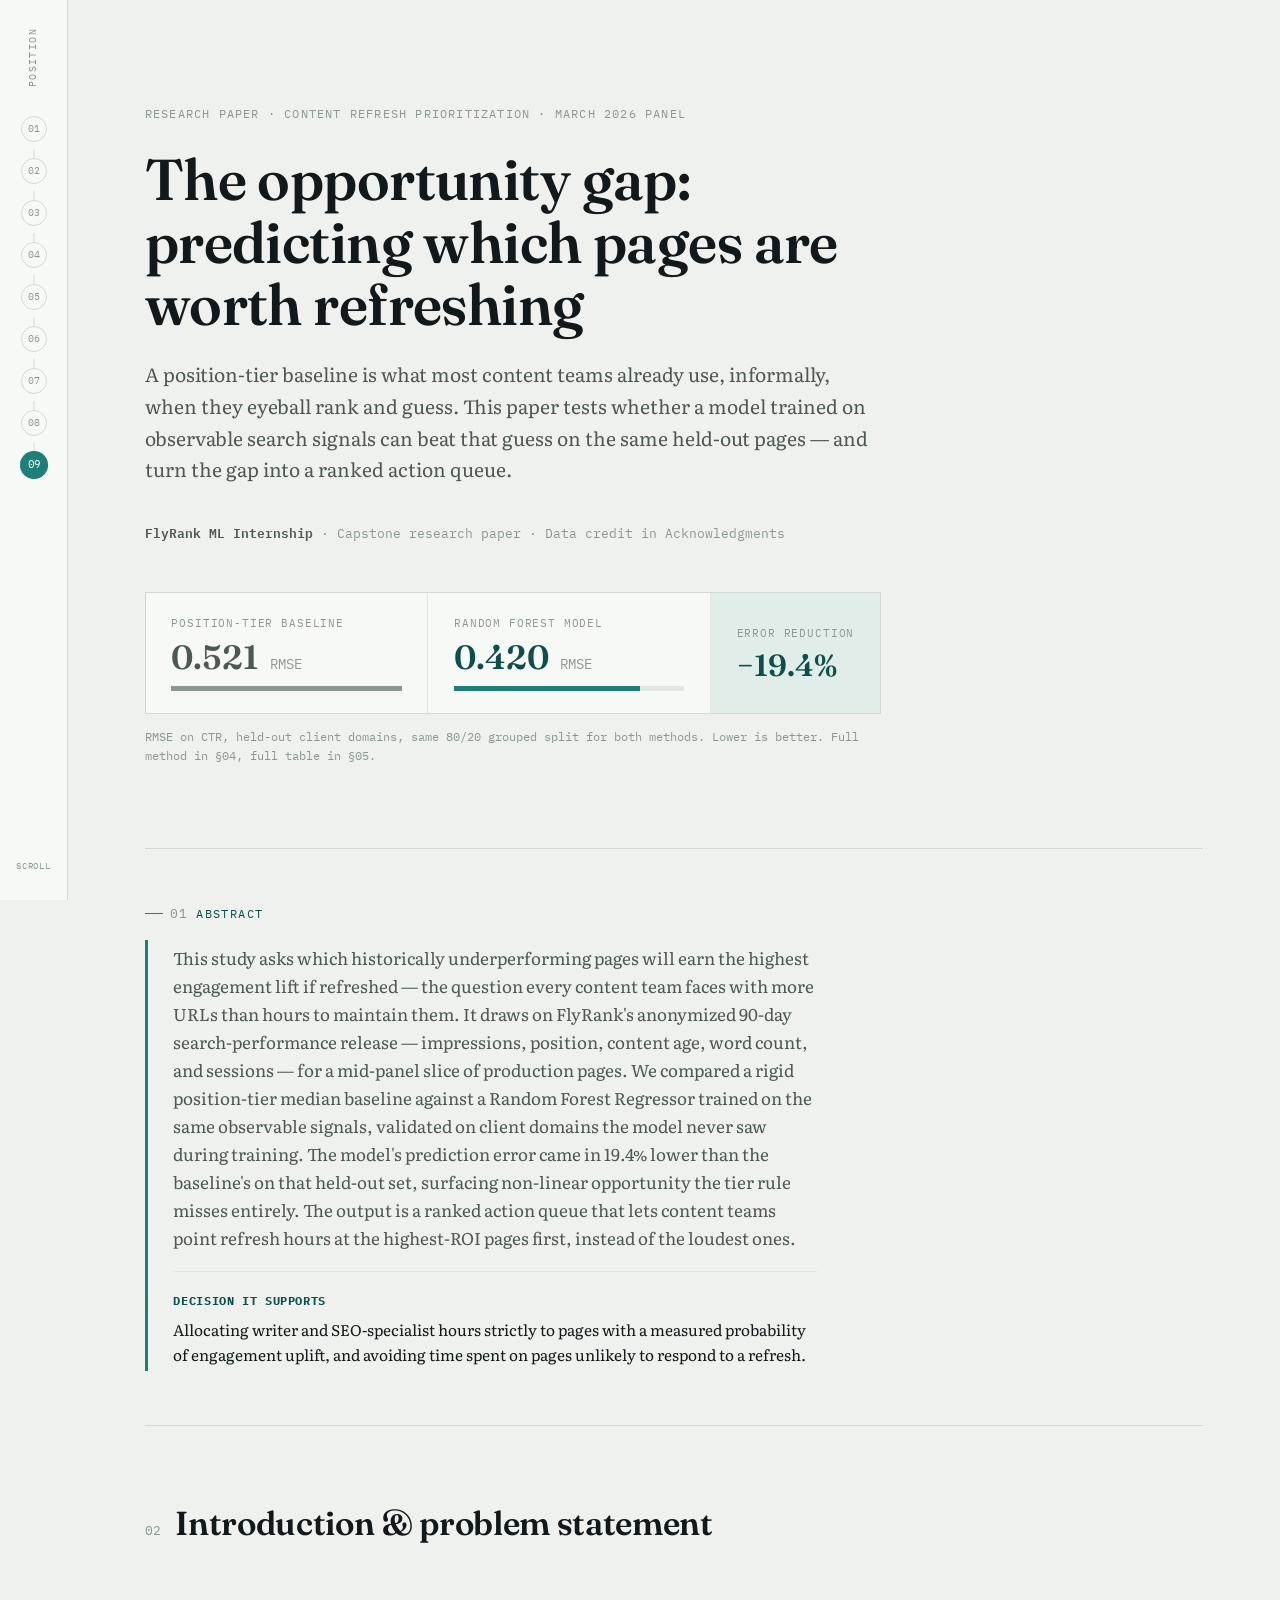
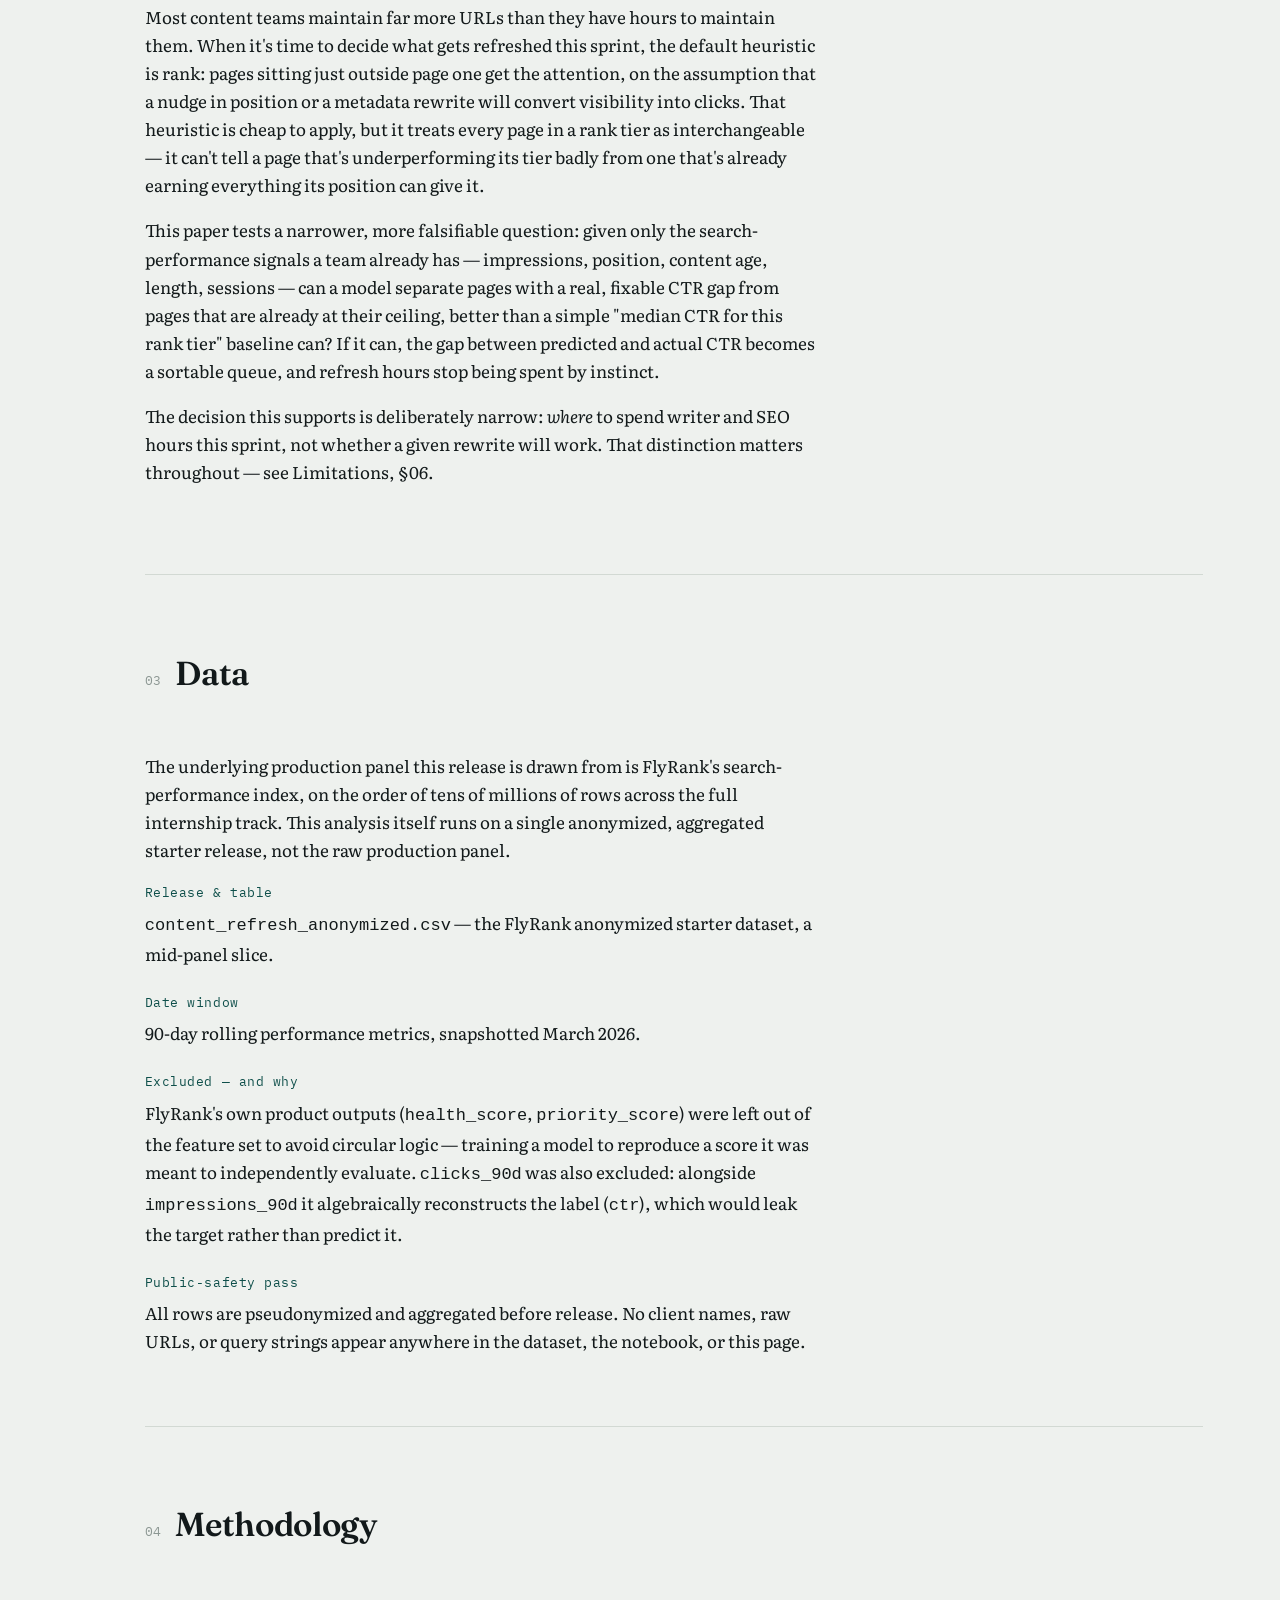
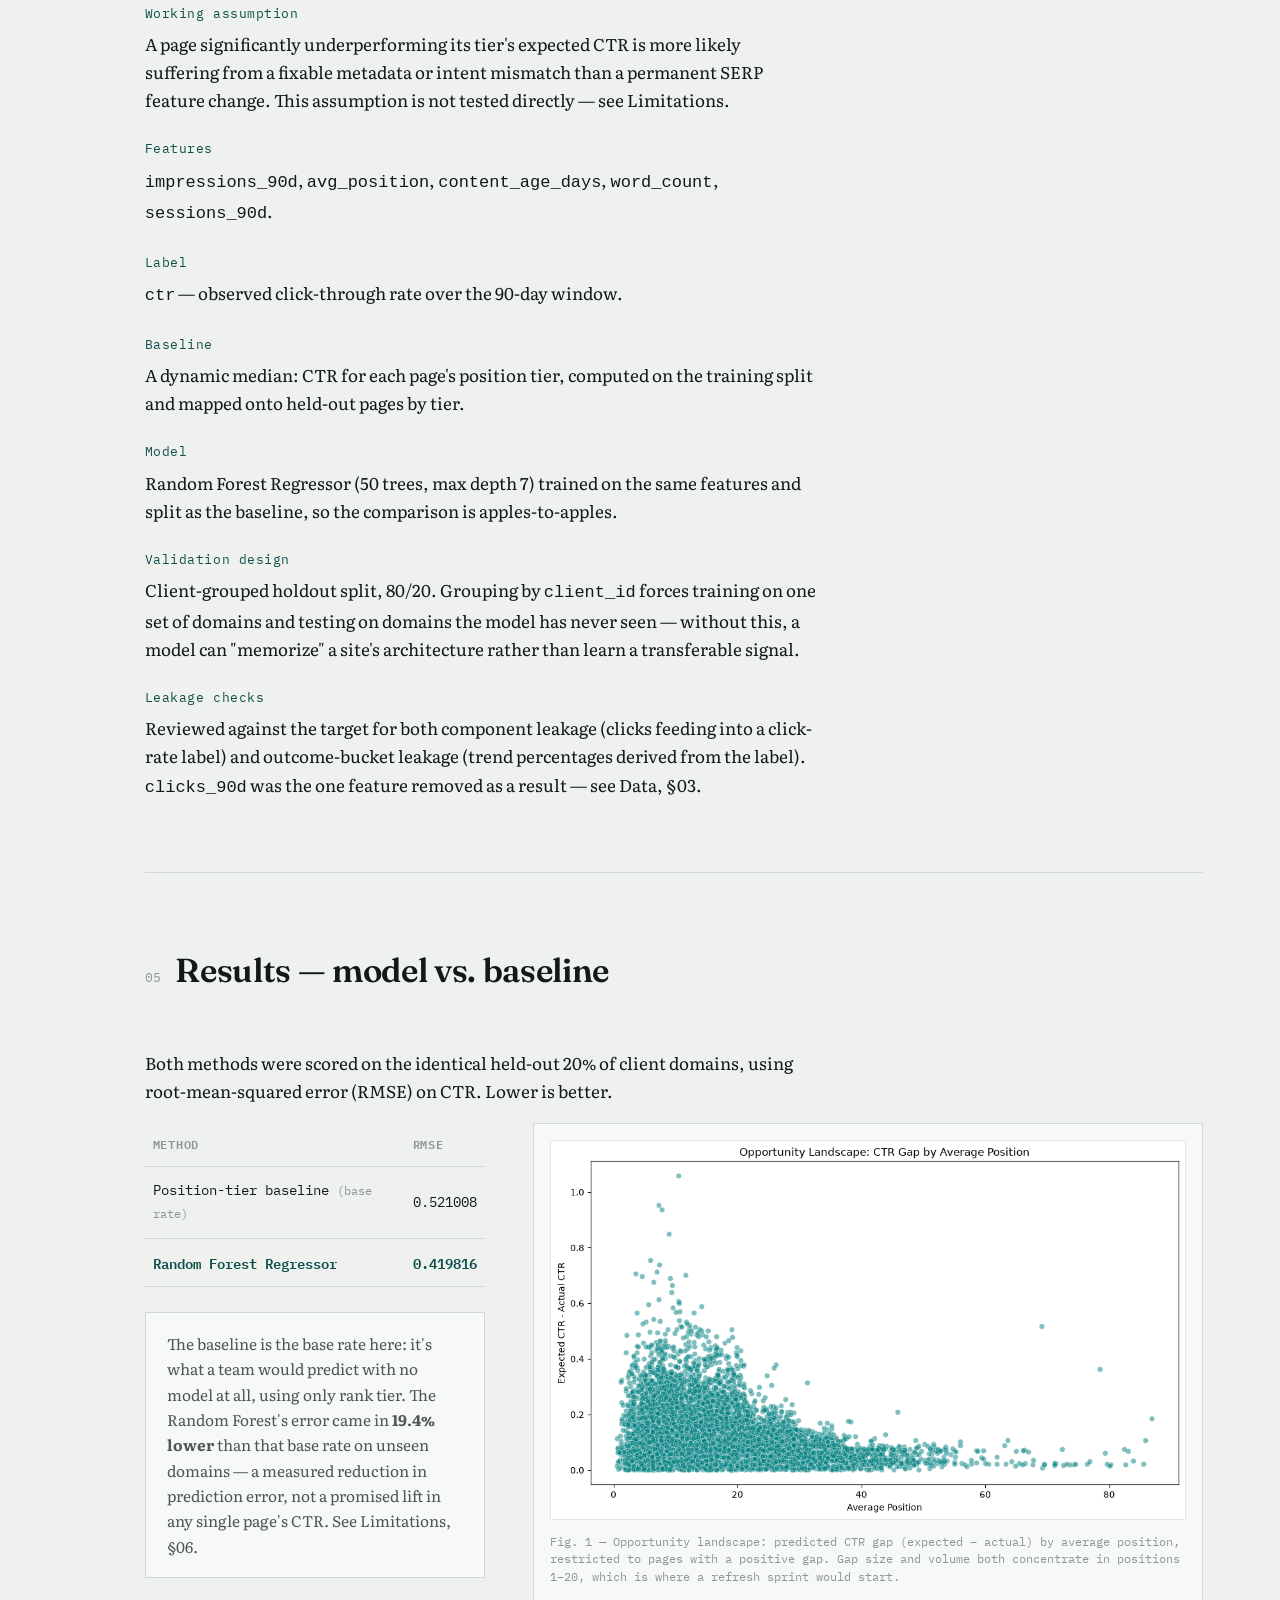
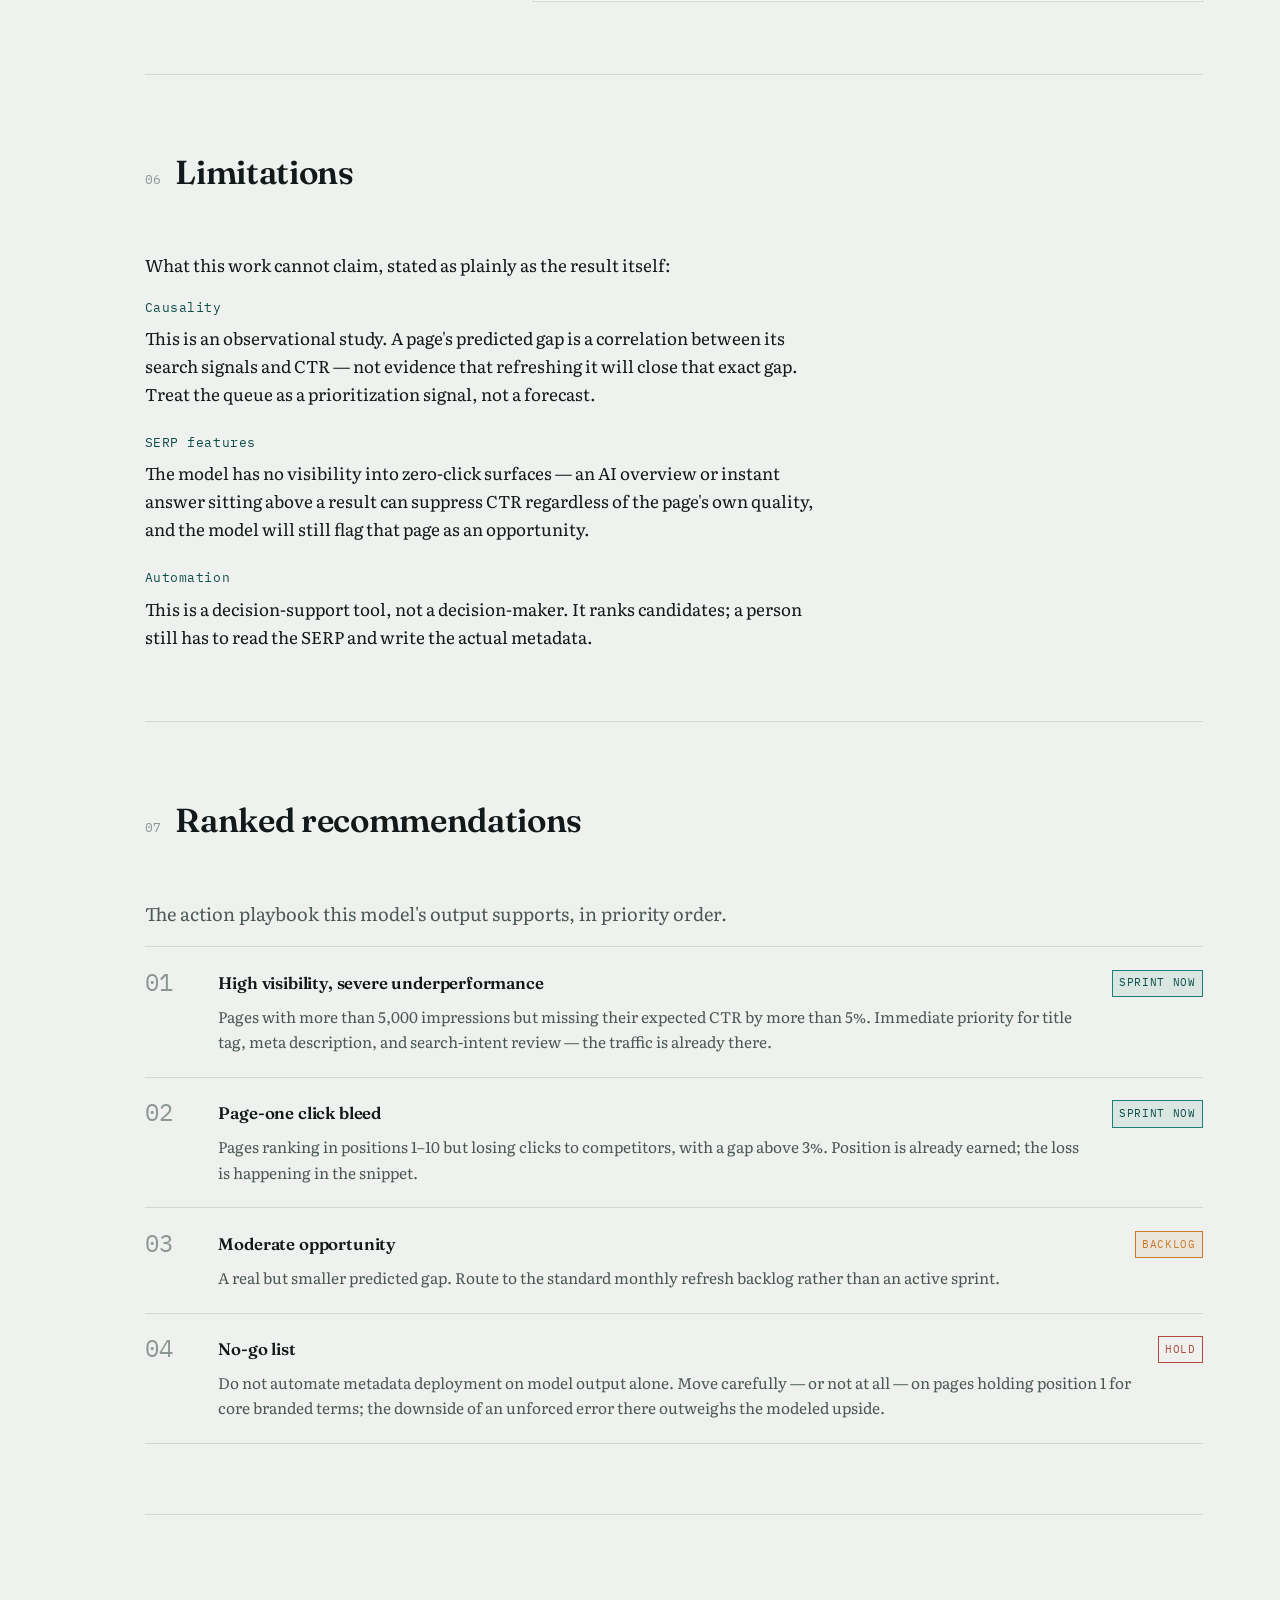
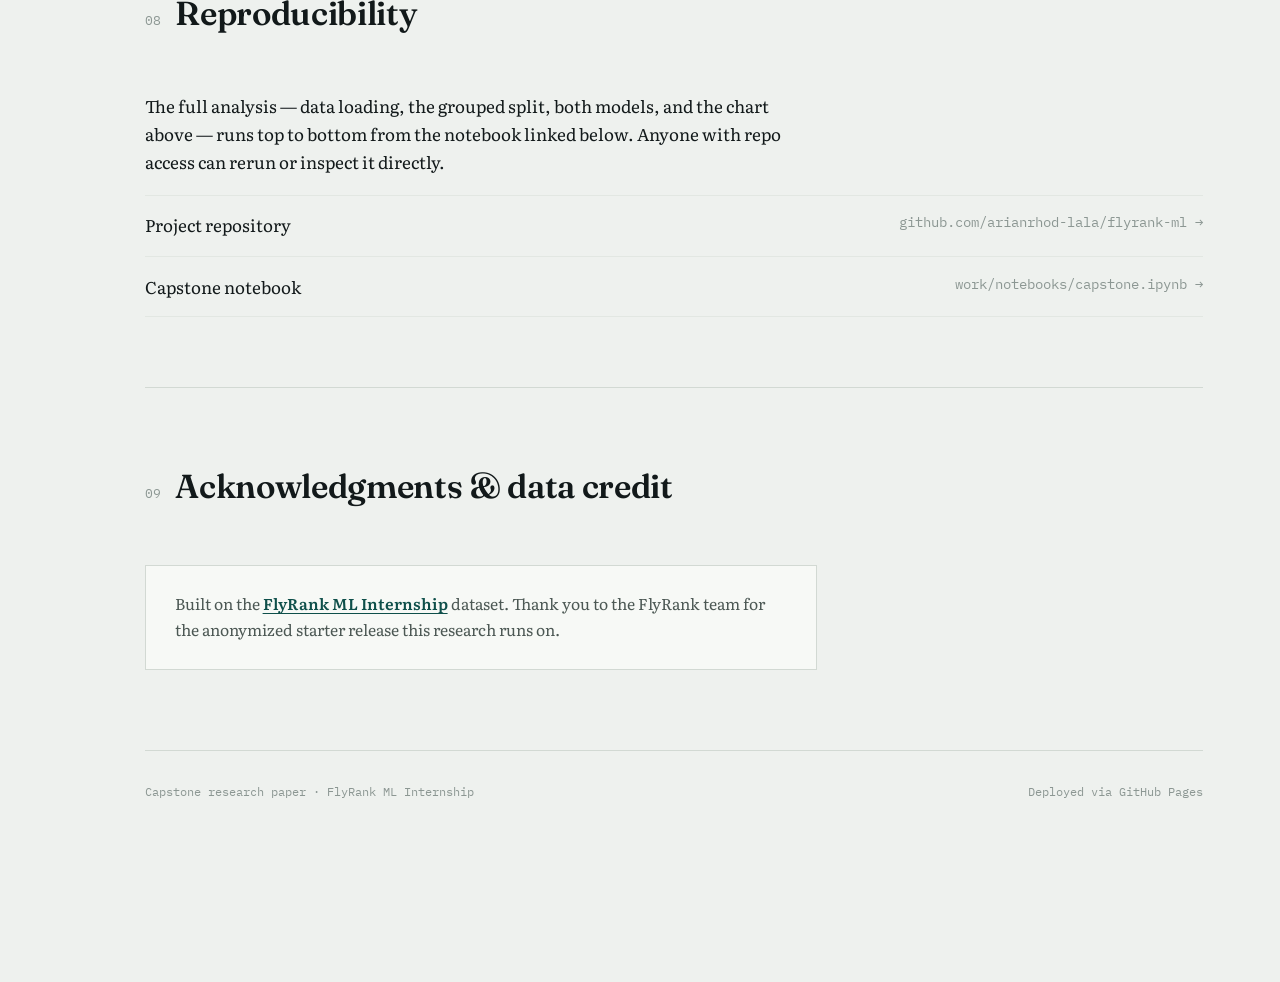
==== docs/index.html @ b6b3c609 "feat: deployed website" ====
<!DOCTYPE html>
<html lang="en">
<head>
<meta charset="UTF-8">
<meta name="viewport" content="width=device-width, initial-scale=1.0">
<title>Which Pages Are Worth Refreshing First? Predicting CTR Gaps from Search Data</title>
<meta name="description" content="A research paper testing whether a Random Forest model beats a position-tier baseline at predicting which underperforming pages will gain the most from a content refresh, built on FlyRank search-performance data.">

<link rel="preconnect" href="https://fonts.googleapis.com">
<link rel="preconnect" href="https://fonts.gstatic.com" crossorigin>
<link href="https://fonts.googleapis.com/css2?family=Fraunces:opsz,wght@9..144,500;9..144,600;9..144,700&family=Literata:ital,opsz,wght@0,7..72,400;0,7..72,500;1,7..72,400&family=IBM+Plex+Mono:wght@400;500;600&display=swap" rel="stylesheet">
<link rel="stylesheet" href="style.css">
</head>
<body>

<nav class="rail" aria-label="Paper sections">
  <span class="rail__mark">POSITION</span>
  <ol class="rail__list">
    <li class="rail__item"><a class="rail__link" href="#abstract" data-label="Abstract">01</a></li>
    <li class="rail__item"><a class="rail__link" href="#introduction" data-label="Introduction">02</a></li>
    <li class="rail__item"><a class="rail__link" href="#data" data-label="Data">03</a></li>
    <li class="rail__item"><a class="rail__link" href="#methodology" data-label="Methodology">04</a></li>
    <li class="rail__item"><a class="rail__link" href="#results" data-label="Results">05</a></li>
    <li class="rail__item"><a class="rail__link" href="#limitations" data-label="Limitations">06</a></li>
    <li class="rail__item"><a class="rail__link" href="#recommendations" data-label="Recommendations">07</a></li>
    <li class="rail__item"><a class="rail__link" href="#reproducibility" data-label="Reproducibility">08</a></li>
    <li class="rail__item"><a class="rail__link" href="#acknowledgments" data-label="Acknowledgments">09</a></li>
  </ol>
  <span class="rail__foot">SCROLL</span>
</nav>

<div class="shell">
  <div class="wrap">

    <!-- ============ HERO ============ -->
    <header class="hero">
      <div class="hero__meta">Research Paper · Content Refresh Prioritization · March 2026 Panel</div>
      <h1>The opportunity gap: predicting which pages are worth refreshing</h1>
      <p class="hero__dek">A position-tier baseline is what most content teams already use, informally, when they eyeball rank and guess. This paper tests whether a model trained on observable search signals can beat that guess on the same held-out pages — and turn the gap into a ranked action queue.</p>
      <div class="hero__authorline"><b>FlyRank ML Internship</b> · Capstone research paper · Data credit in Acknowledgments</div>

      <div class="scoreboard reveal">
        <div class="scoreboard__cell scoreboard__cell--baseline">
          <div class="scoreboard__label">Position-tier baseline</div>
          <div class="scoreboard__value">0.521 <small>RMSE</small></div>
          <div class="bar"><span></span></div>
        </div>
        <div class="scoreboard__cell scoreboard__cell--model">
          <div class="scoreboard__label">Random Forest model</div>
          <div class="scoreboard__value">0.420 <small>RMSE</small></div>
          <div class="bar"><span></span></div>
        </div>
        <div class="scoreboard__cell scoreboard__cell--delta">
          <div class="scoreboard__label">Error reduction</div>
          <div class="scoreboard__value">−19.4%</div>
        </div>
      </div>
      <p class="hero__caption">RMSE on CTR, held-out client domains, same 80/20 grouped split for both methods. Lower is better. Full method in §04, full table in §05.</p>
    </header>

    <!-- ============ ABSTRACT ============ -->
    <section id="abstract" class="abstract">
      <div class="eyebrow"><span class="section-num">01</span> Abstract</div>
      <div class="abstract__box reveal">
        <p>This study asks which historically underperforming pages will earn the highest engagement lift if refreshed — the question every content team faces with more URLs than hours to maintain them. It draws on FlyRank's anonymized 90-day search-performance release — impressions, position, content age, word count, and sessions — for a mid-panel slice of production pages. We compared a rigid position-tier median baseline against a Random Forest Regressor trained on the same observable signals, validated on client domains the model never saw during training. The model's prediction error came in 19.4% lower than the baseline's on that held-out set, surfacing non-linear opportunity the tier rule misses entirely. The output is a ranked action queue that lets content teams point refresh hours at the highest-ROI pages first, instead of the loudest ones.</p>
        <div class="abstract__decision">
          <b>Decision it supports</b>
          Allocating writer and SEO-specialist hours strictly to pages with a measured probability of engagement uplift, and avoiding time spent on pages unlikely to respond to a refresh.
        </div>
      </div>
    </section>

    <!-- ============ INTRODUCTION ============ -->
    <section id="introduction" class="paper-section">
      <div class="paper-section__head">
        <span class="section-num">02</span>
        <h2>Introduction &amp; problem statement</h2>
      </div>
      <div class="col">
        <p>Most content teams maintain far more URLs than they have hours to maintain them. When it's time to decide what gets refreshed this sprint, the default heuristic is rank: pages sitting just outside page one get the attention, on the assumption that a nudge in position or a metadata rewrite will convert visibility into clicks. That heuristic is cheap to apply, but it treats every page in a rank tier as interchangeable — it can't tell a page that's underperforming its tier badly from one that's already earning everything its position can give it.</p>
        <p>This paper tests a narrower, more falsifiable question: given only the search-performance signals a team already has — impressions, position, content age, length, sessions — can a model separate pages with a real, fixable CTR gap from pages that are already at their ceiling, better than a simple "median CTR for this rank tier" baseline can? If it can, the gap between predicted and actual CTR becomes a sortable queue, and refresh hours stop being spent by instinct.</p>
        <p>The decision this supports is deliberately narrow: <em>where</em> to spend writer and SEO hours this sprint, not whether a given rewrite will work. That distinction matters throughout — see Limitations, §06.</p>
      </div>
    </section>

    <!-- ============ DATA ============ -->
    <section id="data" class="paper-section">
      <div class="paper-section__head">
        <span class="section-num">03</span>
        <h2>Data</h2>
      </div>
      <div class="col">
        <p>The underlying production panel this release is drawn from is FlyRank's search-performance index, on the order of tens of millions of rows across the full internship track. This analysis itself runs on a single anonymized, aggregated starter release, not the raw production panel.</p>
        <dl class="spec">
          <dt>Release &amp; table</dt>
          <dd><code>content_refresh_anonymized.csv</code> — the FlyRank anonymized starter dataset, a mid-panel slice.</dd>
          <dt>Date window</dt>
          <dd>90-day rolling performance metrics, snapshotted March 2026.</dd>
          <dt>Excluded — and why</dt>
          <dd>FlyRank's own product outputs (<code>health_score</code>, <code>priority_score</code>) were left out of the feature set to avoid circular logic — training a model to reproduce a score it was meant to independently evaluate. <code>clicks_90d</code> was also excluded: alongside <code>impressions_90d</code> it algebraically reconstructs the label (<code>ctr</code>), which would leak the target rather than predict it.</dd>
          <dt>Public-safety pass</dt>
          <dd>All rows are pseudonymized and aggregated before release. No client names, raw URLs, or query strings appear anywhere in the dataset, the notebook, or this page.</dd>
        </dl>
      </div>
    </section>

    <!-- ============ METHODOLOGY ============ -->
    <section id="methodology" class="paper-section">
      <div class="paper-section__head">
        <span class="section-num">04</span>
        <h2>Methodology</h2>
      </div>
      <div class="col">
        <dl class="spec">
          <dt>Working assumption</dt>
          <dd>A page significantly underperforming its tier's expected CTR is more likely suffering from a fixable metadata or intent mismatch than a permanent SERP feature change. This assumption is not tested directly — see Limitations.</dd>
          <dt>Features</dt>
          <dd><code>impressions_90d</code>, <code>avg_position</code>, <code>content_age_days</code>, <code>word_count</code>, <code>sessions_90d</code>.</dd>
          <dt>Label</dt>
          <dd><code>ctr</code> — observed click-through rate over the 90-day window.</dd>
          <dt>Baseline</dt>
          <dd>A dynamic median: CTR for each page's position tier, computed on the training split and mapped onto held-out pages by tier.</dd>
          <dt>Model</dt>
          <dd>Random Forest Regressor (50 trees, max depth 7) trained on the same features and split as the baseline, so the comparison is apples-to-apples.</dd>
          <dt>Validation design</dt>
          <dd>Client-grouped holdout split, 80/20. Grouping by <code>client_id</code> forces training on one set of domains and testing on domains the model has never seen — without this, a model can "memorize" a site's architecture rather than learn a transferable signal.</dd>
          <dt>Leakage checks</dt>
          <dd>Reviewed against the target for both component leakage (clicks feeding into a click-rate label) and outcome-bucket leakage (trend percentages derived from the label). <code>clicks_90d</code> was the one feature removed as a result — see Data, §03.</dd>
        </dl>
      </div>
    </section>

    <!-- ============ RESULTS ============ -->
    <section id="results" class="paper-section">
      <div class="paper-section__head">
        <span class="section-num">05</span>
        <h2>Results — model vs. baseline</h2>
      </div>
      <div class="col">
        <p>Both methods were scored on the identical held-out 20% of client domains, using root-mean-squared error (RMSE) on CTR. Lower is better.</p>
      </div>

      <div class="results-grid">
        <div class="reveal">
          <table class="metrics">
            <thead>
              <tr><th>Method</th><th class="num">RMSE</th></tr>
            </thead>
            <tbody>
              <tr>
                <td>Position-tier baseline <span class="basewrap">(base rate)</span></td>
                <td class="num">0.521008</td>
              </tr>
              <tr class="win">
                <td>Random Forest Regressor</td>
                <td class="num">0.419816</td>
              </tr>
            </tbody>
          </table>
          <p class="callout">The baseline is the base rate here: it's what a team would predict with no model at all, using only rank tier. The Random Forest's error came in <strong>19.4% lower</strong> than that base rate on unseen domains — a measured reduction in prediction error, not a promised lift in any single page's CTR. See Limitations, §06.</p>
        </div>

        <figure class="chart reveal">
          <img src="opportunity-landscape.png" alt="Scatter plot of expected minus actual CTR against average search position, for pages where the model predicts a positive gap. Most opportunity clusters in positions 1 through 20, with a long thin tail out past position 60.">
          <figcaption>Fig. 1 — Opportunity landscape: predicted CTR gap (expected − actual) by average position, restricted to pages with a positive gap. Gap size and volume both concentrate in positions 1–20, which is where a refresh sprint would start.</figcaption>
        </figure>
      </div>
    </section>

    <!-- ============ LIMITATIONS ============ -->
    <section id="limitations" class="paper-section">
      <div class="paper-section__head">
        <span class="section-num">06</span>
        <h2>Limitations</h2>
      </div>
      <div class="col">
        <p>What this work cannot claim, stated as plainly as the result itself:</p>
        <dl class="spec">
          <dt>Causality</dt>
          <dd>This is an observational study. A page's predicted gap is a correlation between its search signals and CTR — not evidence that refreshing it will close that exact gap. Treat the queue as a prioritization signal, not a forecast.</dd>
          <dt>SERP features</dt>
          <dd>The model has no visibility into zero-click surfaces — an AI overview or instant answer sitting above a result can suppress CTR regardless of the page's own quality, and the model will still flag that page as an opportunity.</dd>
          <dt>Automation</dt>
          <dd>This is a decision-support tool, not a decision-maker. It ranks candidates; a person still has to read the SERP and write the actual metadata.</dd>
        </dl>
      </div>
    </section>

    <!-- ============ RANKED RECOMMENDATIONS ============ -->
    <section id="recommendations" class="paper-section">
      <div class="paper-section__head">
        <span class="section-num">07</span>
        <h2>Ranked recommendations</h2>
      </div>
      <div class="col">
        <p class="lede">The action playbook this model's output supports, in priority order.</p>
      </div>

      <ol class="rank-list">
        <li class="rank-item reveal">
          <span class="rank-item__num">01</span>
          <div class="rank-item__body">
            <h3>High visibility, severe underperformance</h3>
            <p>Pages with more than 5,000 impressions but missing their expected CTR by more than 5%. Immediate priority for title tag, meta description, and search-intent review — the traffic is already there.</p>
          </div>
          <span class="tag tag--high">Sprint now</span>
        </li>
        <li class="rank-item reveal">
          <span class="rank-item__num">02</span>
          <div class="rank-item__body">
            <h3>Page-one click bleed</h3>
            <p>Pages ranking in positions 1–10 but losing clicks to competitors, with a gap above 3%. Position is already earned; the loss is happening in the snippet.</p>
          </div>
          <span class="tag tag--high">Sprint now</span>
        </li>
        <li class="rank-item reveal">
          <span class="rank-item__num">03</span>
          <div class="rank-item__body">
            <h3>Moderate opportunity</h3>
            <p>A real but smaller predicted gap. Route to the standard monthly refresh backlog rather than an active sprint.</p>
          </div>
          <span class="tag tag--watch">Backlog</span>
        </li>
        <li class="rank-item reveal">
          <span class="rank-item__num">04</span>
          <div class="rank-item__body">
            <h3>No-go list</h3>
            <p>Do not automate metadata deployment on model output alone. Move carefully — or not at all — on pages holding position 1 for core branded terms; the downside of an unforced error there outweighs the modeled upside.</p>
          </div>
          <span class="tag tag--hold">Hold</span>
        </li>
      </ol>
    </section>

    <!-- ============ REPRODUCIBILITY ============ -->
    <section id="reproducibility" class="paper-section">
      <div class="paper-section__head">
        <span class="section-num">08</span>
        <h2>Reproducibility</h2>
      </div>
      <div class="col">
        <p>The full analysis — data loading, the grouped split, both models, and the chart above — runs top to bottom from the notebook linked below. Anyone with repo access can rerun or inspect it directly.</p>
      </div>
      <ul class="repro-links">
        <li>
          <a href="https://github.com/arianrhod-lala/flyrank-ml" target="_blank" rel="noopener">
            <span class="title">Project repository</span>
            <span class="path">github.com/arianrhod-lala/flyrank-ml →</span>
          </a>
        </li>
        <li>
          <a href="https://github.com/arianrhod-lala/flyrank-ml/blob/main/work/notebooks/capstone.ipynb" target="_blank" rel="noopener">
            <span class="title">Capstone notebook</span>
            <span class="path">work/notebooks/capstone.ipynb →</span>
          </a>
        </li>
      </ul>
    </section>

    <!-- ============ ACKNOWLEDGMENTS ============ -->
    <section id="acknowledgments" class="paper-section">
      <div class="paper-section__head">
        <span class="section-num">09</span>
        <h2>Acknowledgments &amp; data credit</h2>
      </div>
      <div class="col ack reveal">
        <p>Built on the <a href="https://flyrank.ai" target="_blank" rel="noopener">FlyRank ML Internship</a> dataset. Thank you to the FlyRank team for the anonymized starter release this research runs on.</p>
      </div>

      <footer class="page-foot">
        <span>Capstone research paper · FlyRank ML Internship</span>
        <span>Deployed via GitHub Pages</span>
      </footer>
    </section>

  </div>
</div>

<script src="script.js"></script>
</body>
</html>
---- docs/style.css ----
/* ==========================================================================
   Tokens
   ========================================================================== */
:root{
  --paper:      #EEF1EE;
  --paper-raise:#F7F9F6;
  --ink:        #12191A;
  --ink-soft:   #4C5854;
  --ink-faint:  #8C9793;
  --line:       #D2D9D3;
  --line-soft:  #E2E7E2;

  --signal:     #1E7F78;   /* the chart's teal, load-bearing accent */
  --signal-dim: #1E7F781a;
  --signal-ink: #0E4F4A;
  --gap:        #C97B2E;   /* opportunity-gap amber */
  --gap-dim:    #C97B2E1a;
  --bad:        #B44B3F;

  --display: "Fraunces", "Iowan Old Style", serif;
  --body:    "Literata", "Iowan Old Style", Georgia, serif;
  --mono:    "IBM Plex Mono", ui-monospace, "SFMono-Regular", Menlo, monospace;

  --rail-w: 68px;
  --measure: 42rem;
  --radius: 3px;
}

*{ box-sizing: border-box; }
html{ scroll-behavior: smooth; }
@media (prefers-reduced-motion: reduce){
  html{ scroll-behavior: auto; }
  *{ animation: none !important; transition: none !important; }
}

body{
  margin: 0;
  background: var(--paper);
  color: var(--ink);
  font-family: var(--body);
  font-size: 17px;
  line-height: 1.65;
  -webkit-font-smoothing: antialiased;
}

::selection{ background: var(--signal); color: var(--paper-raise); }

a{ color: var(--signal-ink); text-decoration-thickness: 1px; text-underline-offset: 3px; }
a:hover{ color: var(--signal); }
a:focus-visible, button:focus-visible{
  outline: 2px solid var(--signal);
  outline-offset: 3px;
}

img{ max-width: 100%; display: block; }

/* ==========================================================================
   Rank rail — a vertical, position-tier index. Doubles as scrollspy nav.
   The subject of the paper IS ranking/position, so this is the signature.
   ========================================================================== */
.rail{
  position: fixed;
  top: 0; left: 0; bottom: 0;
  width: var(--rail-w);
  display: flex;
  flex-direction: column;
  align-items: center;
  padding: 28px 0;
  border-right: 1px solid var(--line);
  background: var(--paper-raise);
  z-index: 40;
}
.rail__mark{
  font-family: var(--mono);
  font-size: 10px;
  letter-spacing: 0.14em;
  color: var(--ink-faint);
  writing-mode: vertical-rl;
  transform: rotate(180deg);
  margin-bottom: 22px;
}
.rail__list{
  list-style: none;
  margin: 0; padding: 0;
  display: flex;
  flex-direction: column;
  align-items: center;
  gap: 2px;
  flex: 1;
}
.rail__item{ position: relative; }
.rail__item::after{
  content: "";
  position: absolute;
  left: 50%; top: 100%;
  width: 1px; height: 14px;
  background: var(--line);
  transform: translateX(-50%);
}
.rail__item:last-child::after{ display: none; }
.rail__link{
  display: flex;
  align-items: center;
  justify-content: center;
  width: 26px; height: 26px;
  margin: 7px 0;
  border: 1px solid var(--line);
  border-radius: 50%;
  font-family: var(--mono);
  font-size: 10px;
  color: var(--ink-faint);
  background: var(--paper-raise);
  text-decoration: none;
  transition: background .18s ease, color .18s ease, border-color .18s ease, transform .18s ease;
}
.rail__link:hover{ border-color: var(--signal); color: var(--signal-ink); }
.rail__item.is-active .rail__link{
  background: var(--signal);
  border-color: var(--signal);
  color: #fff;
  transform: scale(1.08);
}
.rail__foot{
  font-family: var(--mono);
  font-size: 9px;
  letter-spacing: .1em;
  color: var(--ink-faint);
  text-align: center;
  line-height: 1.5;
}

.rail__toggle{ display: none; }

/* ==========================================================================
   Shell / layout
   ========================================================================== */
.shell{
  margin-left: var(--rail-w);
  padding: 0 6vw 8rem;
}
.wrap{
  max-width: 78rem;
  margin: 0 auto;
}
.col{
  max-width: var(--measure);
}

section{ scroll-margin-top: 2.5rem; }

.eyebrow{
  font-family: var(--mono);
  font-size: 12px;
  letter-spacing: .12em;
  text-transform: uppercase;
  color: var(--signal-ink);
  display: flex;
  align-items: center;
  gap: .6em;
  margin: 0 0 1rem;
}
.eyebrow::before{
  content: "";
  width: 18px; height: 1px;
  background: var(--signal);
  display: inline-block;
}

h1,h2,h3{
  font-family: var(--display);
  font-weight: 600;
  color: var(--ink);
  letter-spacing: -0.01em;
}

h2{
  font-size: clamp(1.6rem, 2.6vw, 2.15rem);
  margin: 0 0 1.6rem;
  font-optical-sizing: auto;
}
h3{
  font-size: 1.15rem;
  margin: 2rem 0 .7rem;
}

p{ margin: 0 0 1.1rem; color: var(--ink); }
.lede{ font-size: 1.14rem; color: var(--ink-soft); }

.section-num{
  font-family: var(--mono);
  font-size: .8rem;
  color: var(--ink-faint);
}

/* ==========================================================================
   Hero
   ========================================================================== */
.hero{
  padding: 6.5rem 0 4rem;
  border-bottom: 1px solid var(--line);
}
.hero__meta{
  font-family: var(--mono);
  font-size: 12px;
  letter-spacing: .1em;
  text-transform: uppercase;
  color: var(--ink-faint);
  margin-bottom: 1.6rem;
}
.hero h1{
  font-size: clamp(2.1rem, 5vw, 3.6rem);
  line-height: 1.08;
  margin: 0 0 1.4rem;
  max-width: 20ch;
}
.hero__dek{
  font-size: 1.2rem;
  color: var(--ink-soft);
  max-width: 46rem;
  margin: 0 0 2.4rem;
}
.hero__authorline{
  font-family: var(--mono);
  font-size: 12.5px;
  color: var(--ink-faint);
  margin-bottom: 3rem;
}
.hero__authorline b{ color: var(--ink-soft); font-weight: 600; }

/* Scoreboard: the paper's thesis, stated as a number */
.scoreboard{
  display: grid;
  grid-template-columns: 1fr 1fr auto;
  gap: 0;
  border: 1px solid var(--line);
  background: var(--paper-raise);
  max-width: 46rem;
}
.scoreboard__cell{
  padding: 1.4rem 1.6rem;
  border-right: 1px solid var(--line-soft);
}
.scoreboard__cell:last-child{ border-right: none; }
.scoreboard__label{
  font-family: var(--mono);
  font-size: 10.5px;
  letter-spacing: .08em;
  text-transform: uppercase;
  color: var(--ink-faint);
  margin-bottom: .5rem;
}
.scoreboard__value{
  font-family: var(--display);
  font-size: 2.1rem;
  font-weight: 600;
  line-height: 1;
}
.scoreboard__value small{
  font-family: var(--mono);
  font-size: .9rem;
  color: var(--ink-faint);
  font-weight: 400;
  margin-left: .3em;
}
.scoreboard__cell--baseline .scoreboard__value{ color: var(--ink-soft); }
.scoreboard__cell--model .scoreboard__value{ color: var(--signal-ink); }
.scoreboard__cell--delta{
  display: flex;
  flex-direction: column;
  justify-content: center;
  align-items: flex-start;
  background: var(--signal-dim);
}
.scoreboard__cell--delta .scoreboard__value{ color: var(--signal-ink); font-size: 1.9rem; }
.bar{
  height: 5px;
  background: var(--line-soft);
  margin-top: .7rem;
  overflow: hidden;
}
.bar > span{ display:block; height:100%; background: currentColor; }
.scoreboard__cell--baseline .bar > span{ width: 100%; background: var(--ink-faint); }
.scoreboard__cell--model .bar > span{ width: 80.6%; background: var(--signal); }

.hero__caption{
  font-family: var(--mono);
  font-size: 11.5px;
  color: var(--ink-faint);
  margin-top: .9rem;
  max-width: 46rem;
}

/* ==========================================================================
   Abstract callout
   ========================================================================== */
.abstract{
  padding: 3.4rem 0;
  border-bottom: 1px solid var(--line);
}
.abstract__box{
  border-left: 3px solid var(--signal);
  padding: .2rem 0 .2rem 1.6rem;
  max-width: var(--measure);
}
.abstract__box p{ color: var(--ink-soft); }
.abstract__decision{
  margin-top: 1.2rem;
  padding-top: 1.1rem;
  border-top: 1px solid var(--line-soft);
  font-size: .96rem;
}
.abstract__decision b{
  font-family: var(--mono);
  font-size: .78rem;
  letter-spacing: .05em;
  text-transform: uppercase;
  color: var(--signal-ink);
  display: block;
  margin-bottom: .4rem;
}

/* ==========================================================================
   Generic paper section
   ========================================================================== */
.paper-section{
  padding: 4.4rem 0;
  border-bottom: 1px solid var(--line);
}
.paper-section:last-of-type{ border-bottom: none; }
.paper-section__head{
  display: flex;
  align-items: baseline;
  gap: .9rem;
  margin-bottom: 1.6rem;
}

dl.spec{ margin: 0; }
dl.spec dt{
  font-family: var(--mono);
  font-size: .82rem;
  letter-spacing: .04em;
  color: var(--signal-ink);
  margin-top: 1.5rem;
}
dl.spec dt:first-child{ margin-top: 0; }
dl.spec dd{
  margin: .35rem 0 0;
  color: var(--ink);
}

.callout{
  background: var(--paper-raise);
  border: 1px solid var(--line);
  padding: 1.1rem 1.3rem;
  font-size: .96rem;
  color: var(--ink-soft);
  margin: 1.6rem 0;
}
.callout--gap{ border-left: 3px solid var(--gap); background: var(--gap-dim); }

/* ==========================================================================
   Results: table + figure
   ========================================================================== */
.results-grid{
  display: grid;
  grid-template-columns: minmax(240px, 340px) 1fr;
  gap: 3rem;
  align-items: start;
}
table.metrics{
  width: 100%;
  border-collapse: collapse;
  font-family: var(--mono);
  font-size: .88rem;
}
table.metrics th, table.metrics td{
  text-align: left;
  padding: .75rem .5rem;
  border-bottom: 1px solid var(--line);
}
table.metrics th{
  font-weight: 600;
  color: var(--ink-faint);
  text-transform: uppercase;
  font-size: .72rem;
  letter-spacing: .06em;
}
table.metrics td.num{ text-align: right; font-variant-numeric: tabular-nums; }
table.metrics tr.win td{ color: var(--signal-ink); font-weight: 600; }
table.metrics .basewrap{ color: var(--ink-faint); font-weight: 400; font-size: .82em; }

figure.chart{
  margin: 0;
  border: 1px solid var(--line);
  background: var(--paper-raise);
  padding: 1rem;
}
figure.chart img{ border: 1px solid var(--line-soft); }
figure.chart figcaption{
  font-family: var(--mono);
  font-size: 11.5px;
  color: var(--ink-faint);
  margin-top: .8rem;
  line-height: 1.5;
}

/* ==========================================================================
   Ranked recommendations — literal ranked list, numbering is earned here
   ========================================================================== */
.rank-list{
  list-style: none;
  margin: 0; padding: 0;
  border-top: 1px solid var(--line);
}
.rank-item{
  display: grid;
  grid-template-columns: 3.4rem 1fr auto;
  gap: 1.2rem;
  align-items: start;
  padding: 1.4rem 0;
  border-bottom: 1px solid var(--line);
}
.rank-item__num{
  font-family: var(--mono);
  font-size: 1.5rem;
  color: var(--ink-faint);
  line-height: 1;
}
.rank-item__body h3{ margin: 0 0 .4rem; font-size: 1.05rem; }
.rank-item__body p{ margin: 0; color: var(--ink-soft); font-size: .96rem; }
.tag{
  font-family: var(--mono);
  font-size: .68rem;
  letter-spacing: .06em;
  text-transform: uppercase;
  padding: .35em .6em;
  border: 1px solid var(--line);
  white-space: nowrap;
  height: fit-content;
  color: var(--ink-soft);
}
.tag--high{ border-color: var(--signal); color: var(--signal-ink); background: var(--signal-dim); }
.tag--watch{ border-color: var(--gap); color: var(--gap); background: var(--gap-dim); }
.tag--hold{ border-color: var(--bad); color: var(--bad); }

/* ==========================================================================
   Reproducibility + acknowledgments
   ========================================================================== */
.repro-links{
  list-style: none;
  margin: 1.2rem 0 0; padding: 0;
  display: flex;
  flex-direction: column;
  gap: .1rem;
}
.repro-links li{
  border-top: 1px solid var(--line-soft);
}
.repro-links li:last-child{ border-bottom: 1px solid var(--line-soft); }
.repro-links a{
  display: flex;
  justify-content: space-between;
  gap: 1rem;
  padding: .95rem 0;
  text-decoration: none;
  color: var(--ink);
}
.repro-links a span.path{
  font-family: var(--mono);
  font-size: .85rem;
  color: var(--ink-faint);
}
.repro-links a:hover span.title{ color: var(--signal-ink); }
.repro-links a:hover span.path{ color: var(--signal); }

.ack{
  background: var(--paper-raise);
  border: 1px solid var(--line);
  padding: 1.6rem 1.8rem;
  margin-top: 1.4rem;
}
.ack p{ margin: 0; color: var(--ink-soft); font-size: .98rem; }
.ack a{ font-weight: 600; }

footer.page-foot{
  margin-top: 5rem;
  padding-top: 2rem;
  border-top: 1px solid var(--line);
  font-family: var(--mono);
  font-size: 11.5px;
  color: var(--ink-faint);
  display: flex;
  justify-content: space-between;
  flex-wrap: wrap;
  gap: 1rem;
}

/* ==========================================================================
   Reveal-on-scroll
   ========================================================================== */
.reveal{
  opacity: 0;
  transform: translateY(14px);
  transition: opacity .6s ease, transform .6s ease;
}
.reveal.is-visible{
  opacity: 1;
  transform: none;
}

/* ==========================================================================
   Responsive
   ========================================================================== */
@media (max-width: 960px){
  .results-grid{ grid-template-columns: 1fr; }
  .scoreboard{ grid-template-columns: 1fr 1fr; }
  .scoreboard__cell--delta{ grid-column: 1 / -1; flex-direction: row; gap: 1rem; align-items: baseline; }
}

@media (max-width: 720px){
  :root{ --rail-w: 0px; }
  .rail{
    width: 100%;
    height: auto;
    flex-direction: row;
    top: auto; bottom: 0; left: 0; right: 0;
    border-right: none;
    border-top: 1px solid var(--line);
    padding: 8px 10px;
    overflow-x: auto;
    justify-content: flex-start;
  }
  .rail__mark, .rail__foot{ display: none; }
  .rail__list{ flex-direction: row; }
  .rail__item::after{
    left: 100%; top: 50%;
    width: 14px; height: 1px;
    transform: translateY(-50%);
  }
  .shell{ margin-left: 0; padding-bottom: 5.5rem; }
  .hero{ padding-top: 3.2rem; }
  .rank-item{ grid-template-columns: 2.2rem 1fr; }
  .rank-item .tag{ grid-column: 2; }
}
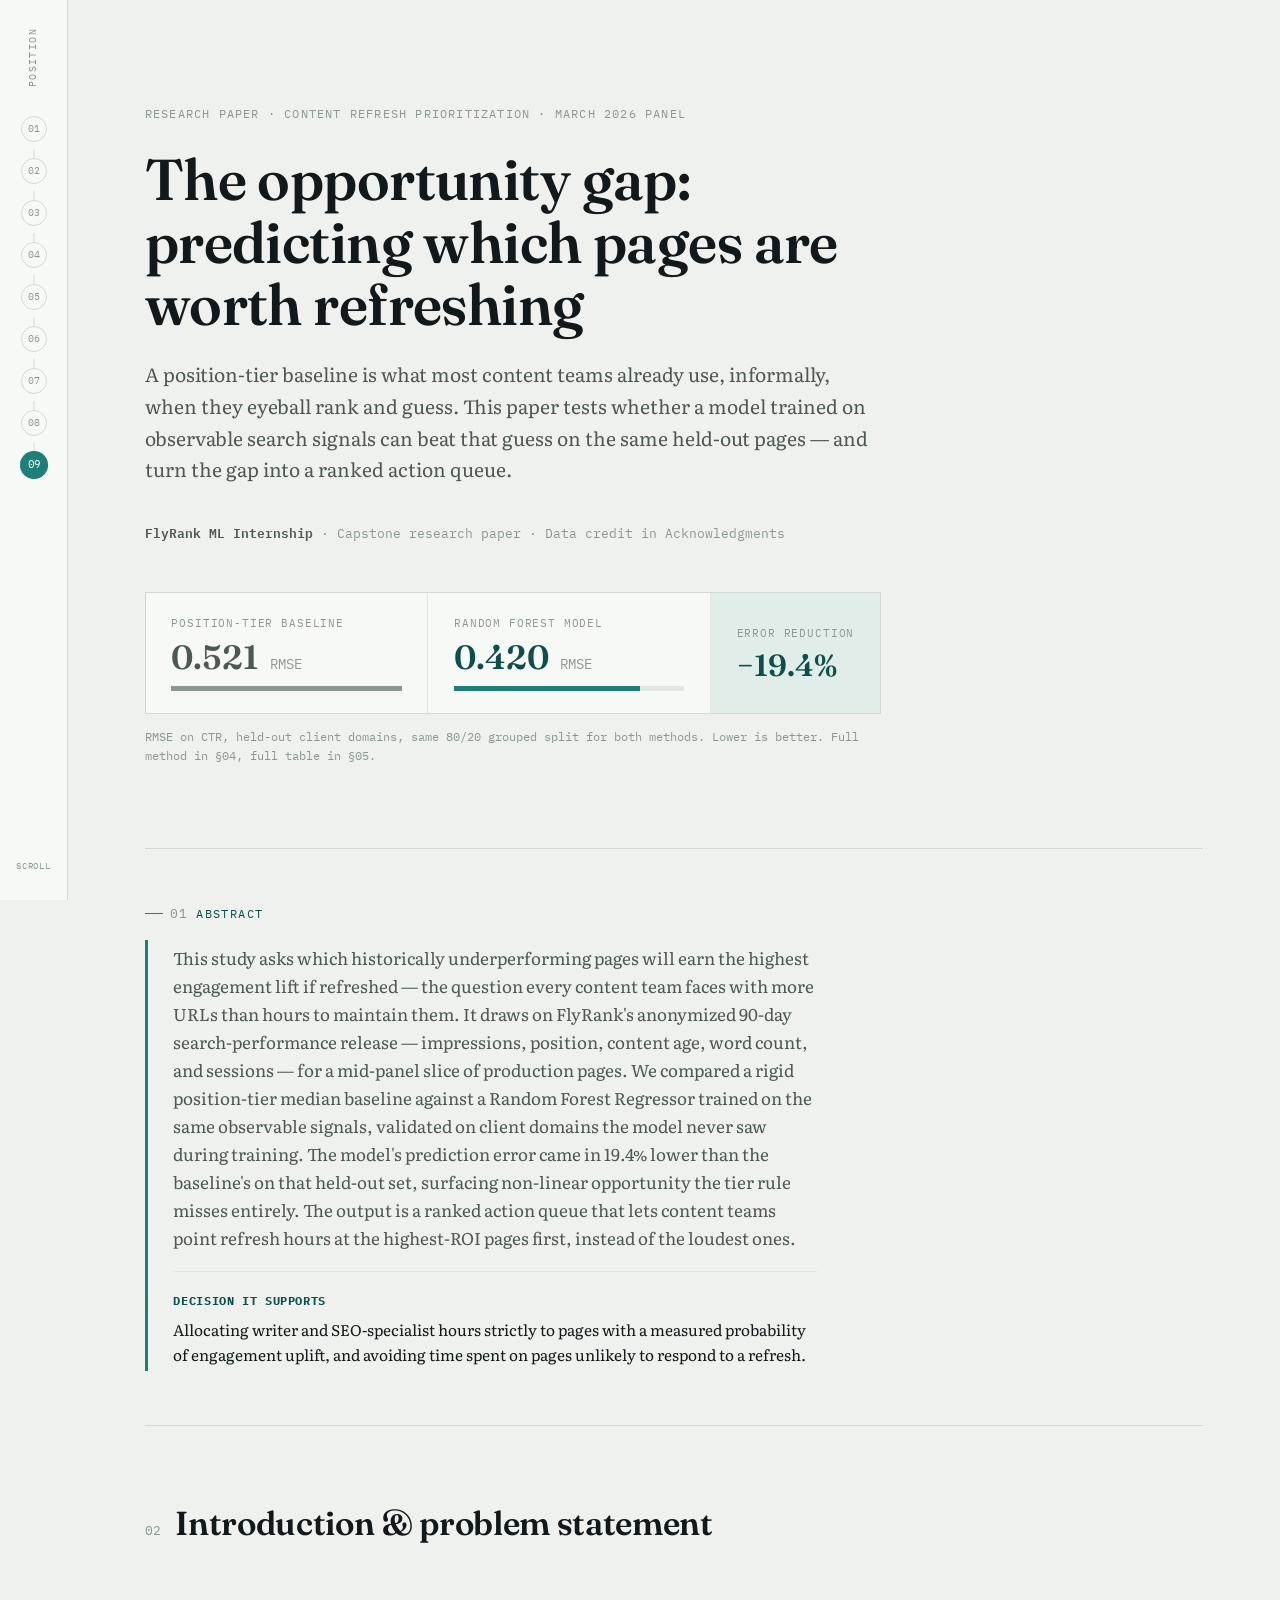
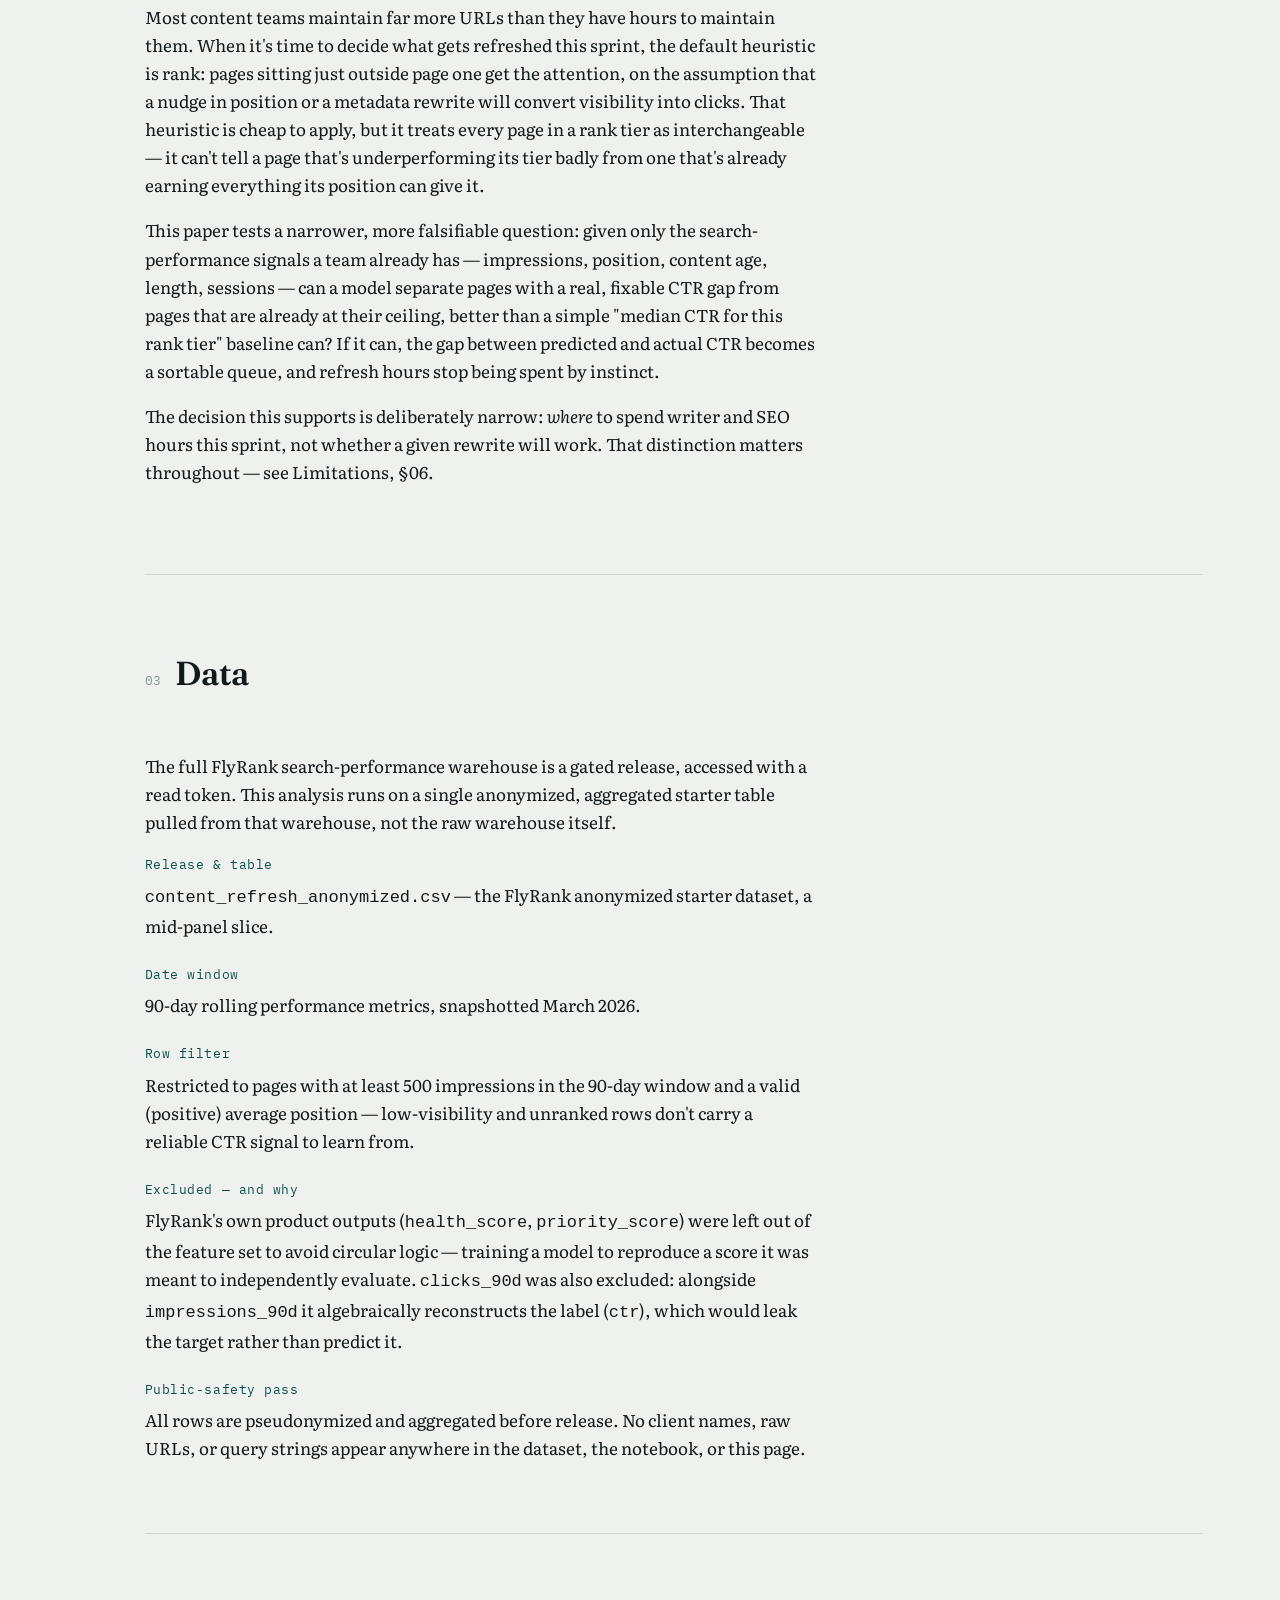
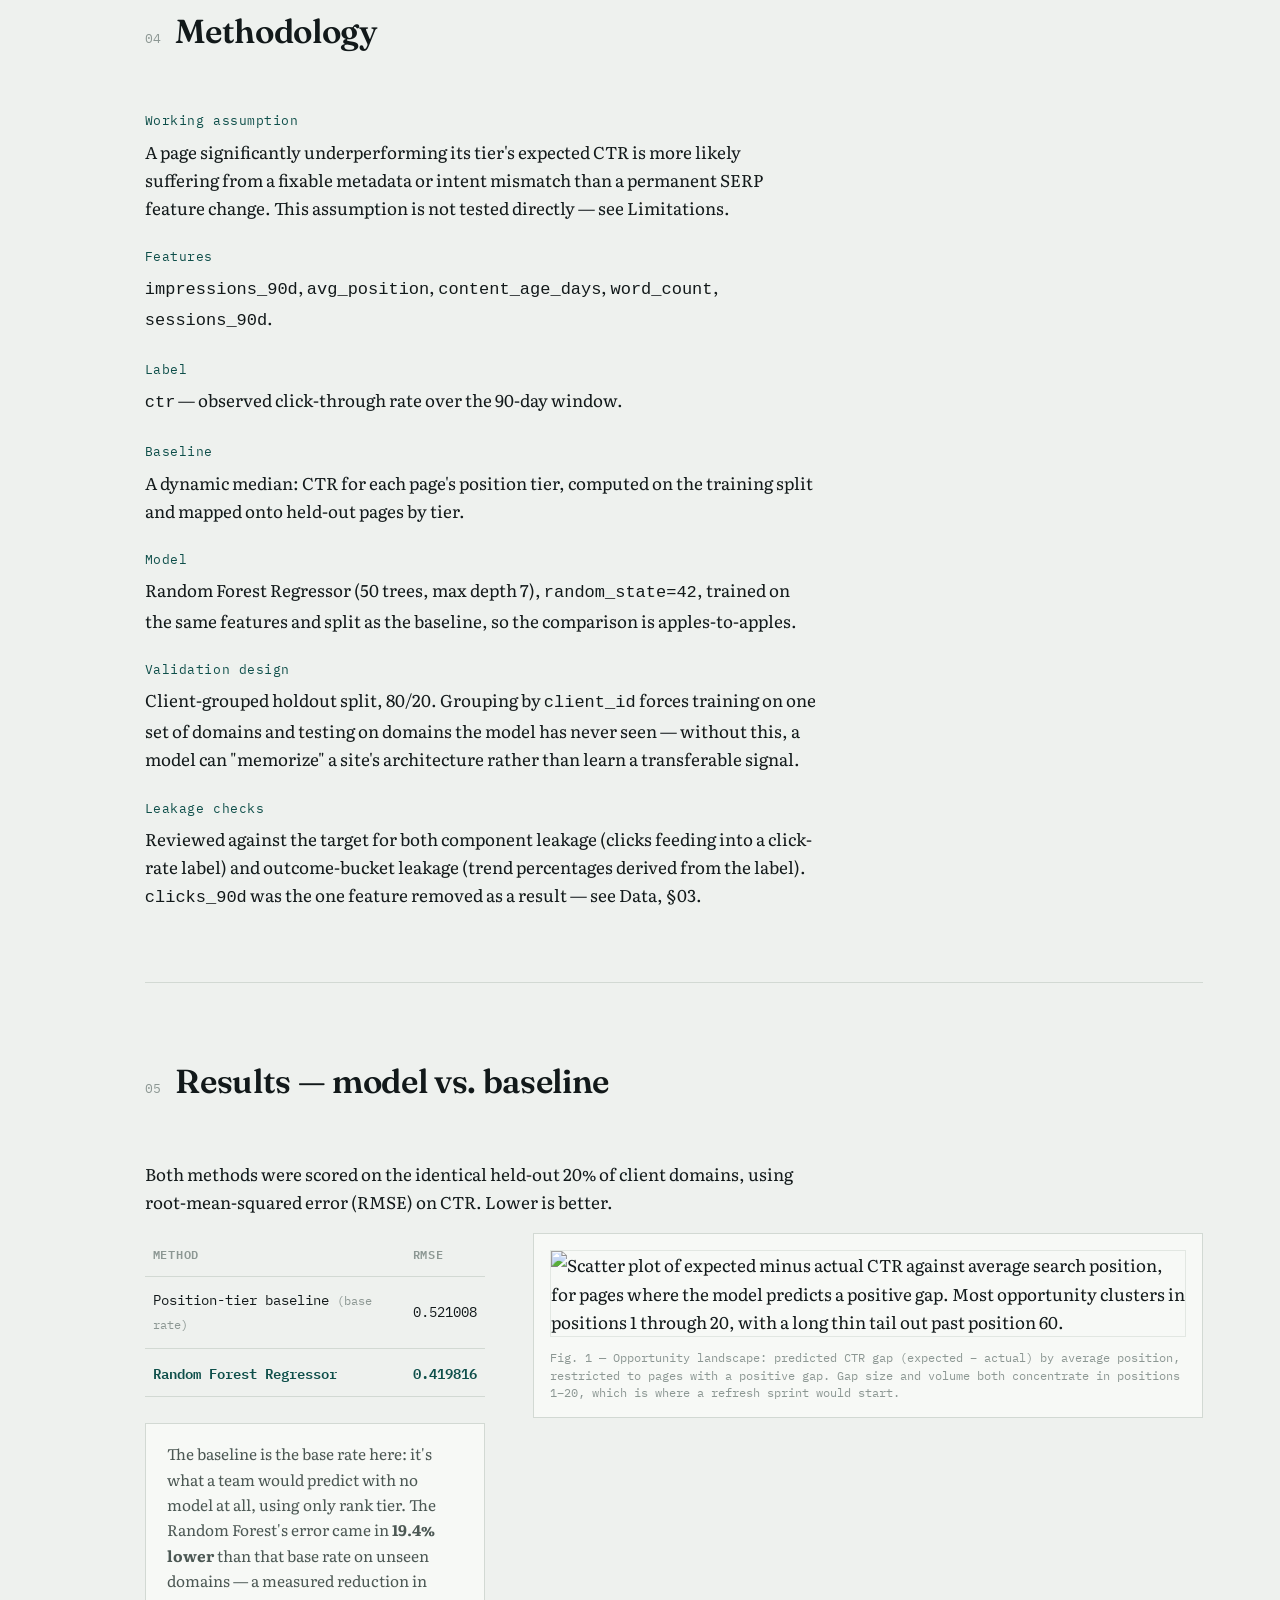
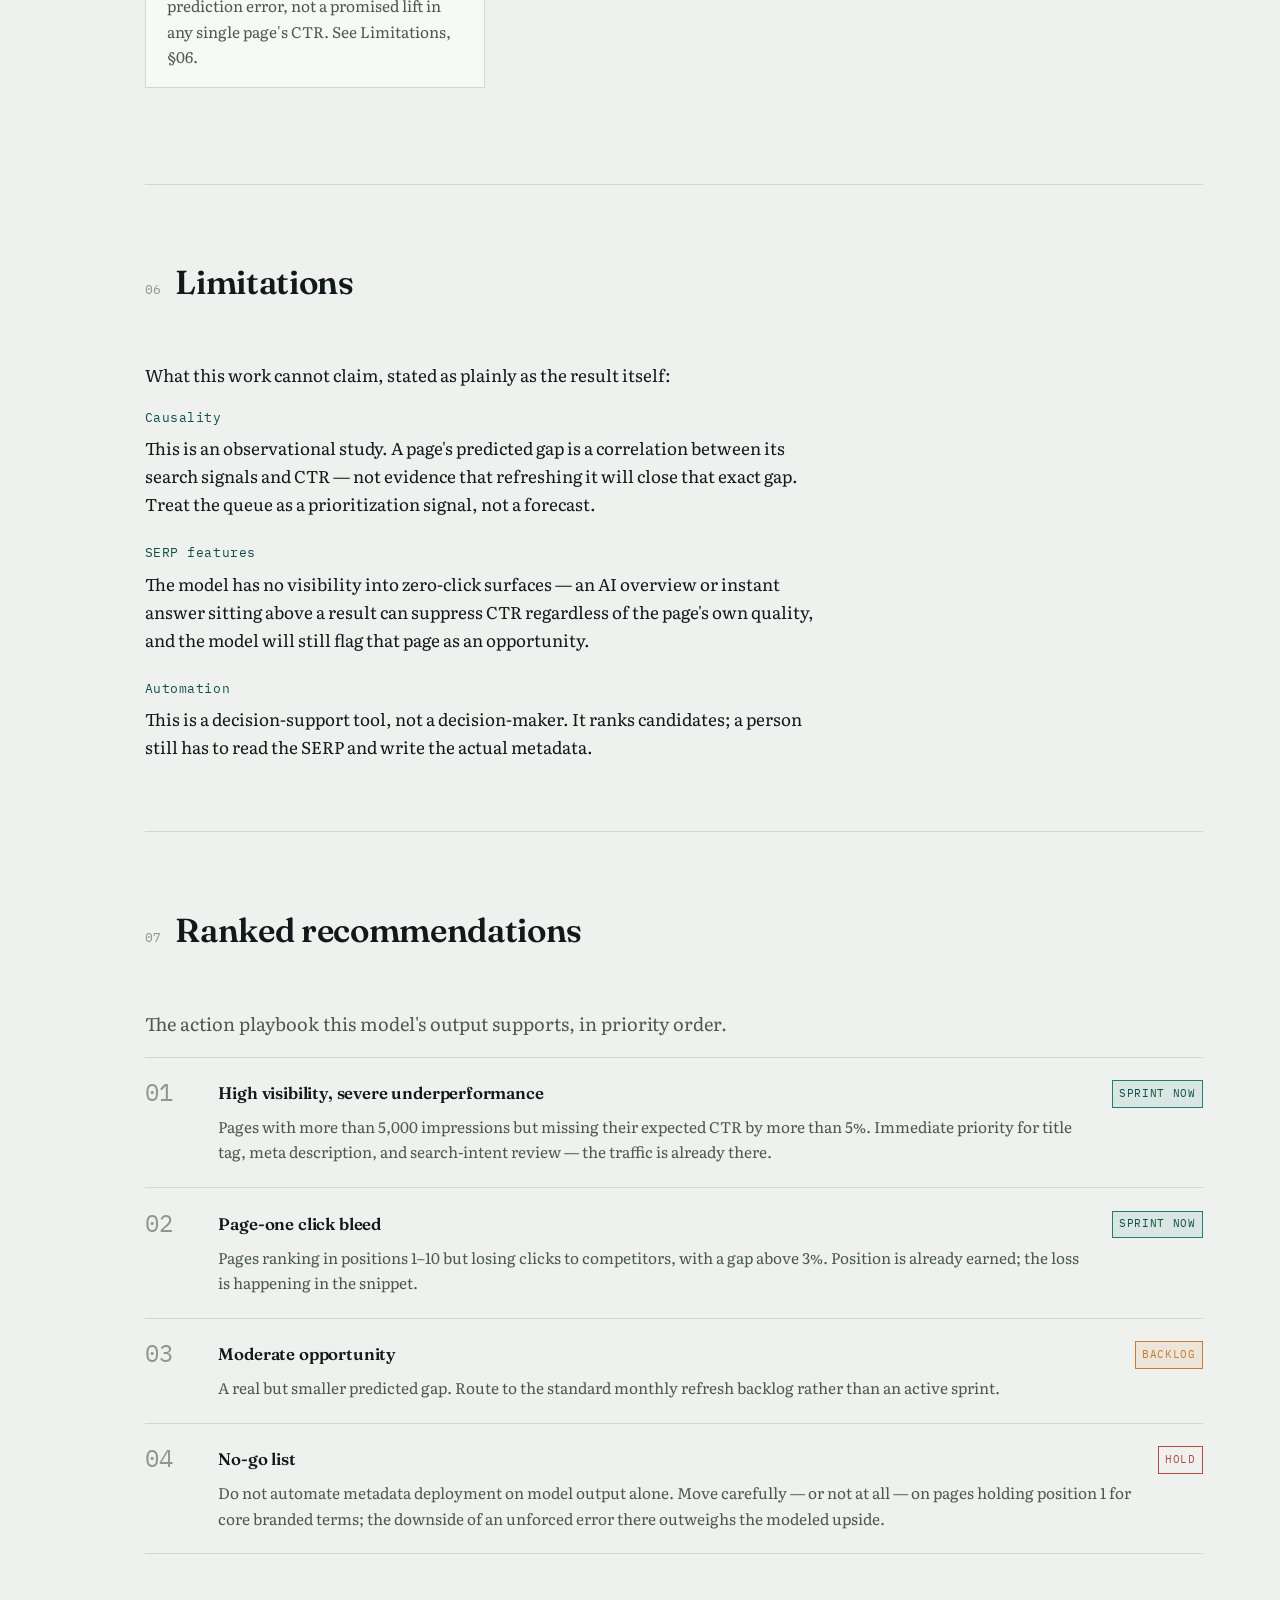
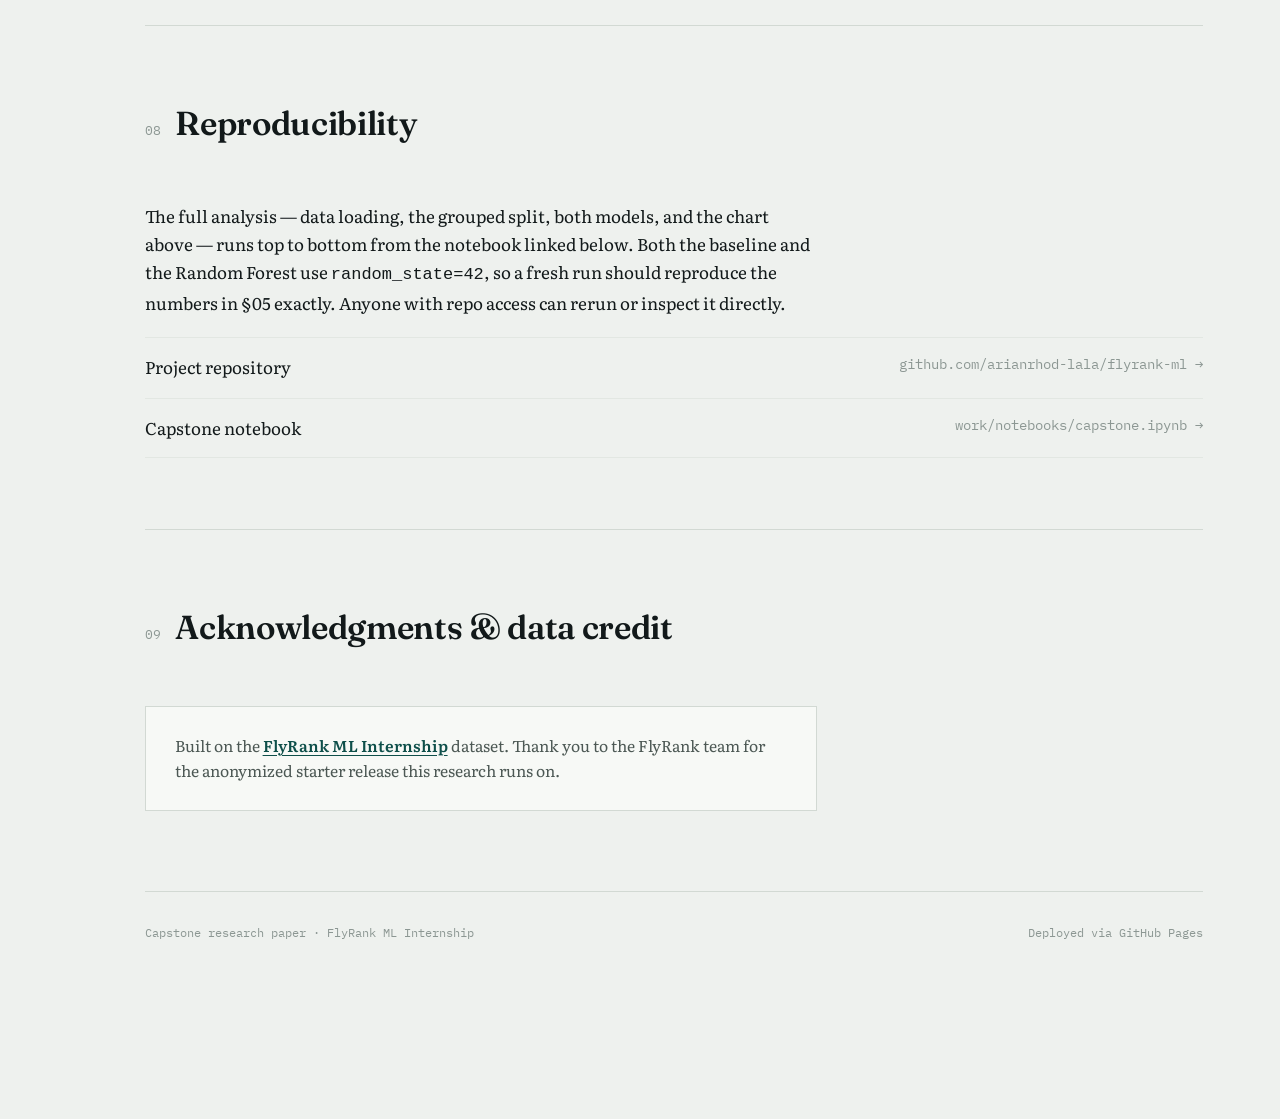
==== commit 9fe3e967: "feat: finalized capstone" ====
--- a/docs/index.html
+++ b/docs/index.html
@@ -90,12 +90,14 @@
         <h2>Data</h2>
       </div>
       <div class="col">
-        <p>The underlying production panel this release is drawn from is FlyRank's search-performance index, on the order of tens of millions of rows across the full internship track. This analysis itself runs on a single anonymized, aggregated starter release, not the raw production panel.</p>
+        <p>The full FlyRank search-performance warehouse is a gated release, accessed with a read token. This analysis runs on a single anonymized, aggregated starter table pulled from that warehouse, not the raw warehouse itself.</p>
         <dl class="spec">
           <dt>Release &amp; table</dt>
           <dd><code>content_refresh_anonymized.csv</code> — the FlyRank anonymized starter dataset, a mid-panel slice.</dd>
           <dt>Date window</dt>
           <dd>90-day rolling performance metrics, snapshotted March 2026.</dd>
+          <dt>Row filter</dt>
+          <dd>Restricted to pages with at least 500 impressions in the 90-day window and a valid (positive) average position — low-visibility and unranked rows don't carry a reliable CTR signal to learn from.</dd>
           <dt>Excluded — and why</dt>
           <dd>FlyRank's own product outputs (<code>health_score</code>, <code>priority_score</code>) were left out of the feature set to avoid circular logic — training a model to reproduce a score it was meant to independently evaluate. <code>clicks_90d</code> was also excluded: alongside <code>impressions_90d</code> it algebraically reconstructs the label (<code>ctr</code>), which would leak the target rather than predict it.</dd>
           <dt>Public-safety pass</dt>
@@ -121,7 +123,7 @@
           <dt>Baseline</dt>
           <dd>A dynamic median: CTR for each page's position tier, computed on the training split and mapped onto held-out pages by tier.</dd>
           <dt>Model</dt>
-          <dd>Random Forest Regressor (50 trees, max depth 7) trained on the same features and split as the baseline, so the comparison is apples-to-apples.</dd>
+          <dd>Random Forest Regressor (50 trees, max depth 7), <code>random_state=42</code>, trained on the same features and split as the baseline, so the comparison is apples-to-apples.</dd>
           <dt>Validation design</dt>
           <dd>Client-grouped holdout split, 80/20. Grouping by <code>client_id</code> forces training on one set of domains and testing on domains the model has never seen — without this, a model can "memorize" a site's architecture rather than learn a transferable signal.</dd>
           <dt>Leakage checks</dt>
@@ -161,7 +163,7 @@
         </div>
 
         <figure class="chart reveal">
-          <img src="opportunity-landscape.png" alt="Scatter plot of expected minus actual CTR against average search position, for pages where the model predicts a positive gap. Most opportunity clusters in positions 1 through 20, with a long thin tail out past position 60.">
+          <img src="assets/opportunity-landscape.png" alt="Scatter plot of expected minus actual CTR against average search position, for pages where the model predicts a positive gap. Most opportunity clusters in positions 1 through 20, with a long thin tail out past position 60.">
           <figcaption>Fig. 1 — Opportunity landscape: predicted CTR gap (expected − actual) by average position, restricted to pages with a positive gap. Gap size and volume both concentrate in positions 1–20, which is where a refresh sprint would start.</figcaption>
         </figure>
       </div>
@@ -239,7 +241,7 @@
         <h2>Reproducibility</h2>
       </div>
       <div class="col">
-        <p>The full analysis — data loading, the grouped split, both models, and the chart above — runs top to bottom from the notebook linked below. Anyone with repo access can rerun or inspect it directly.</p>
+        <p>The full analysis — data loading, the grouped split, both models, and the chart above — runs top to bottom from the notebook linked below. Both the baseline and the Random Forest use <code>random_state=42</code>, so a fresh run should reproduce the numbers in §05 exactly. Anyone with repo access can rerun or inspect it directly.</p>
       </div>
       <ul class="repro-links">
         <li>
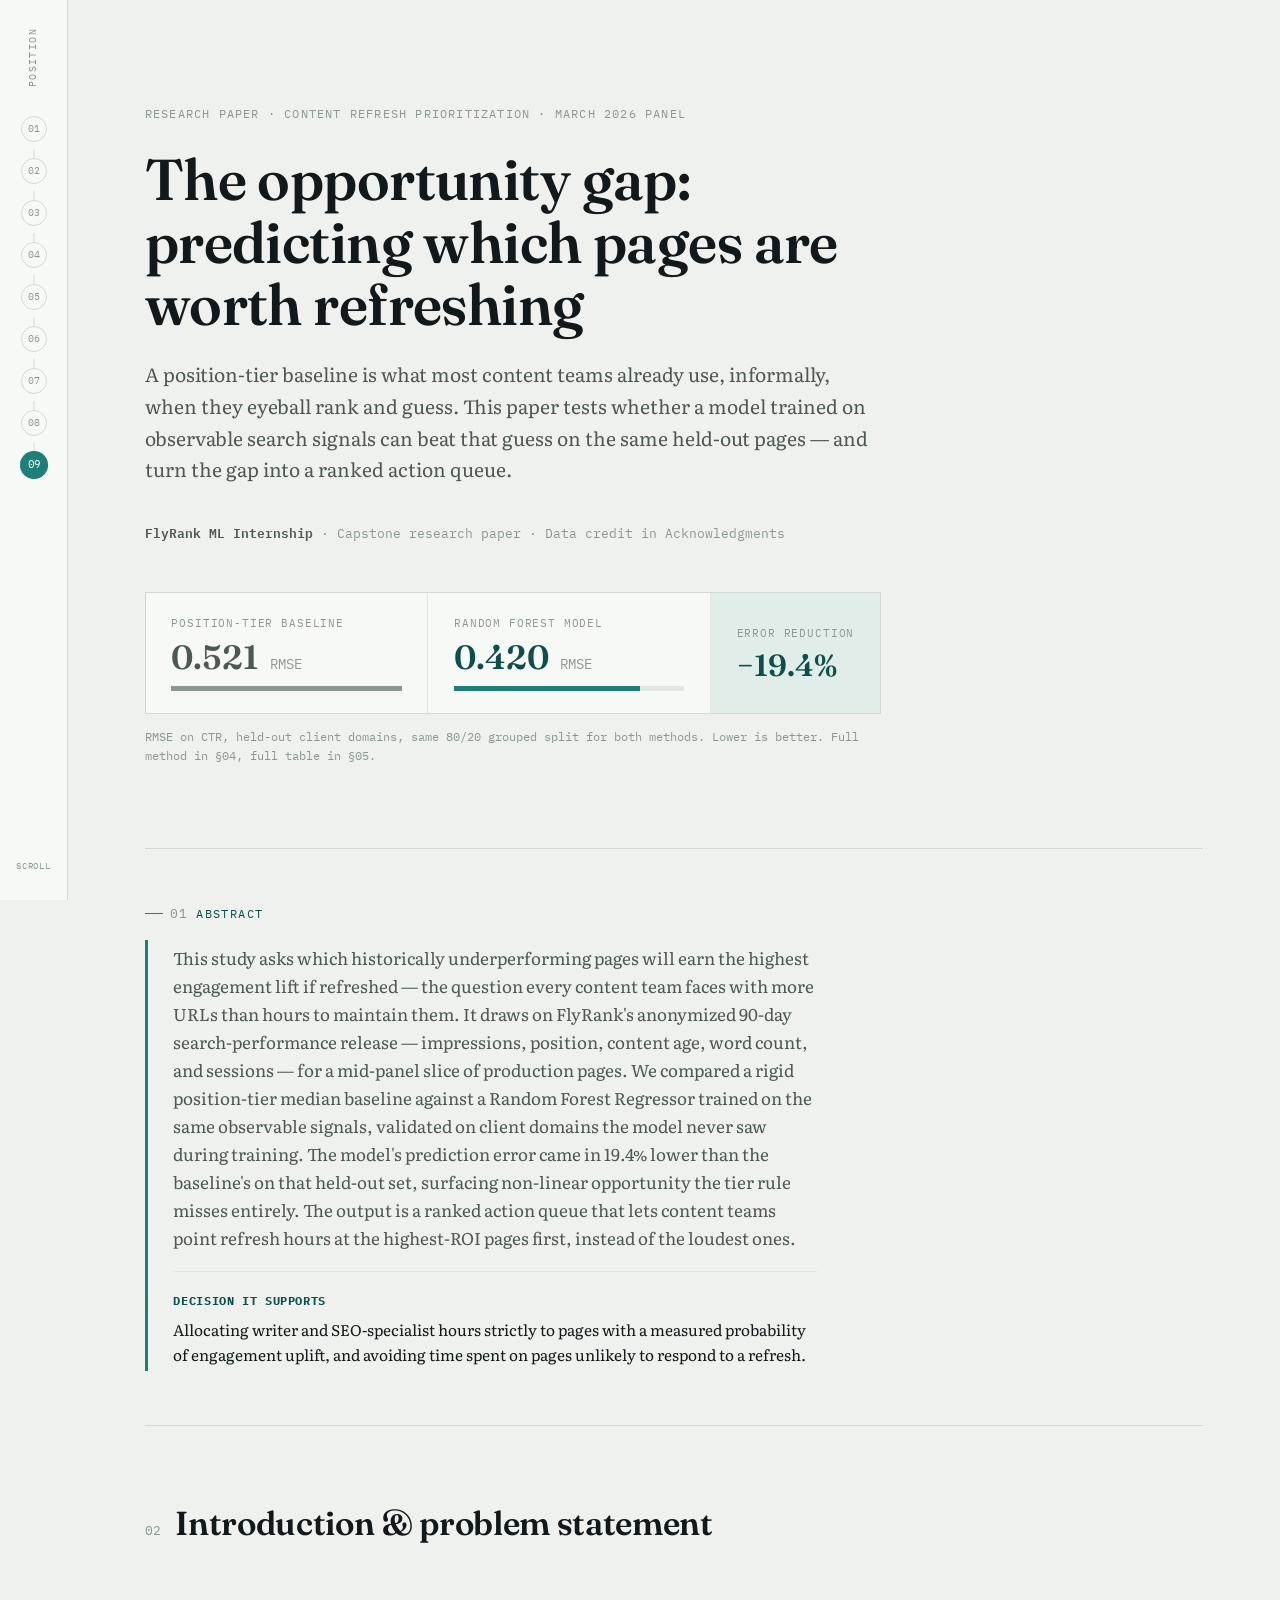
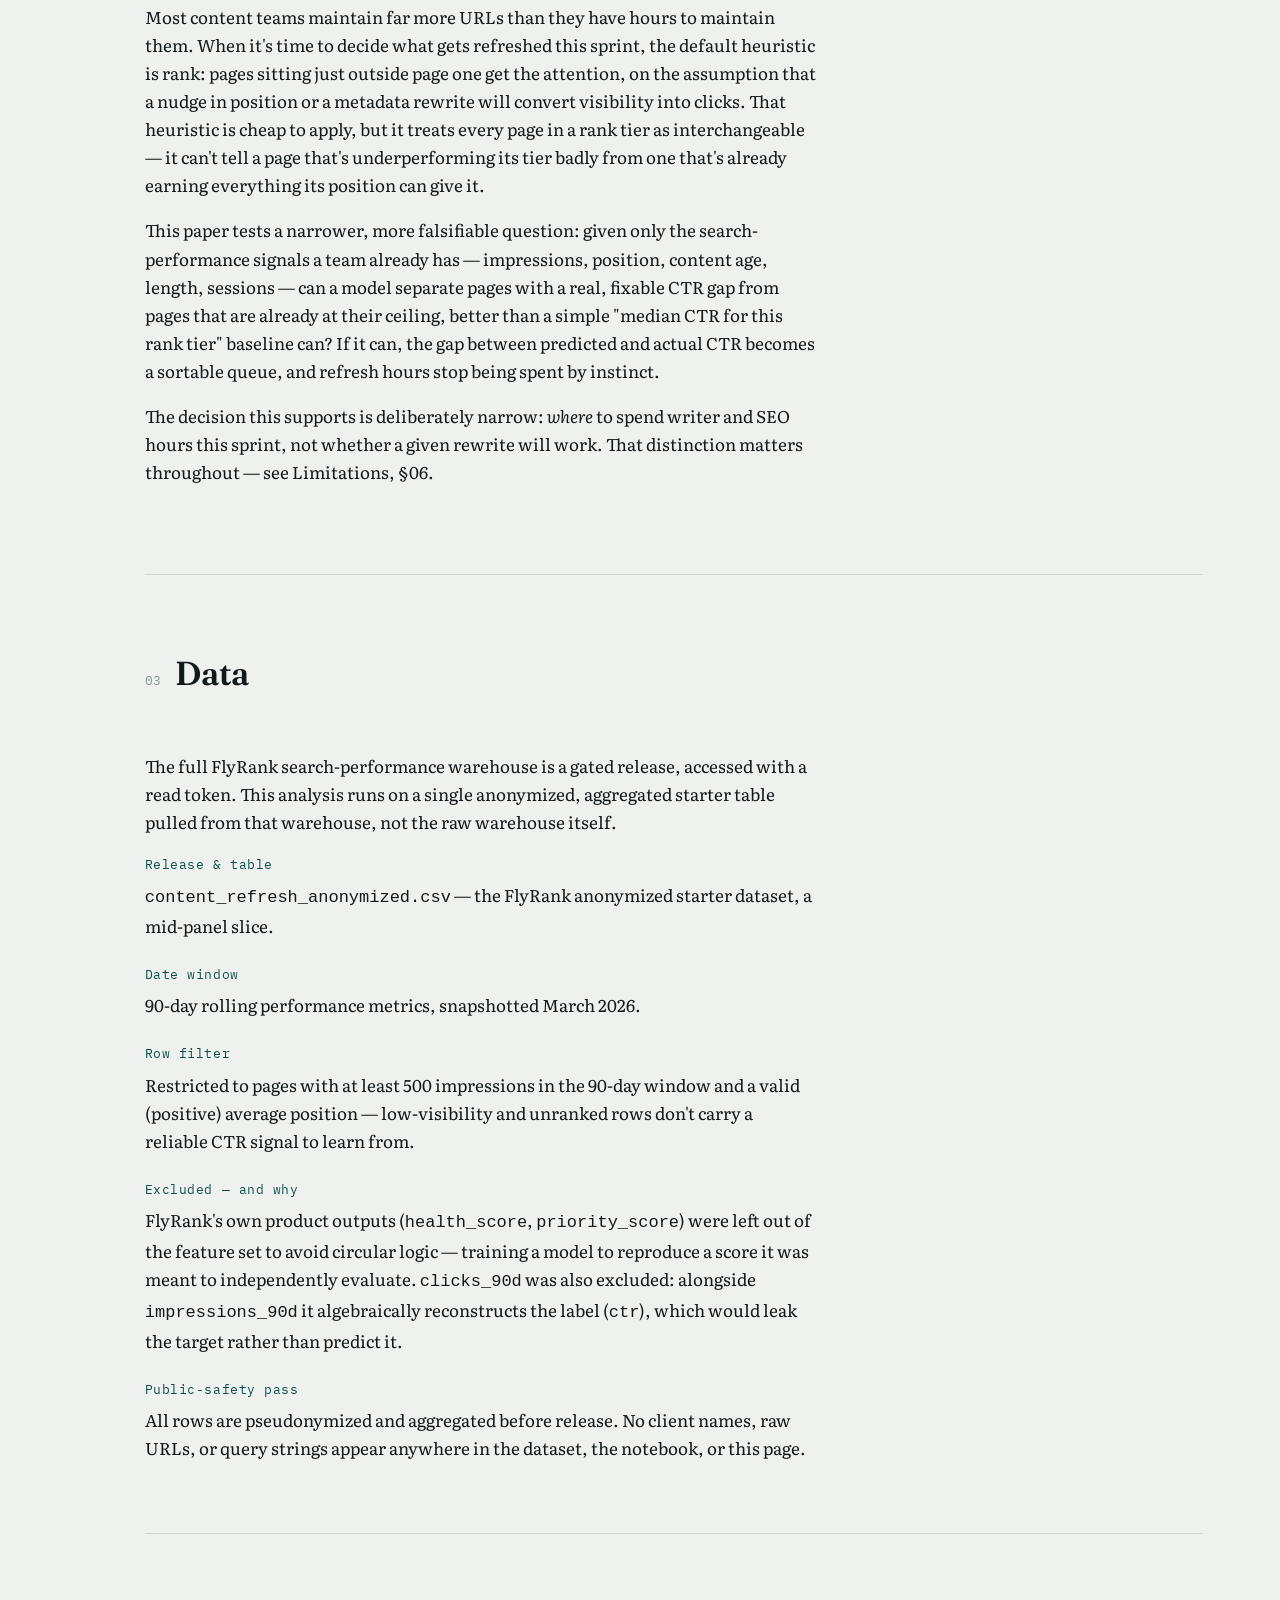
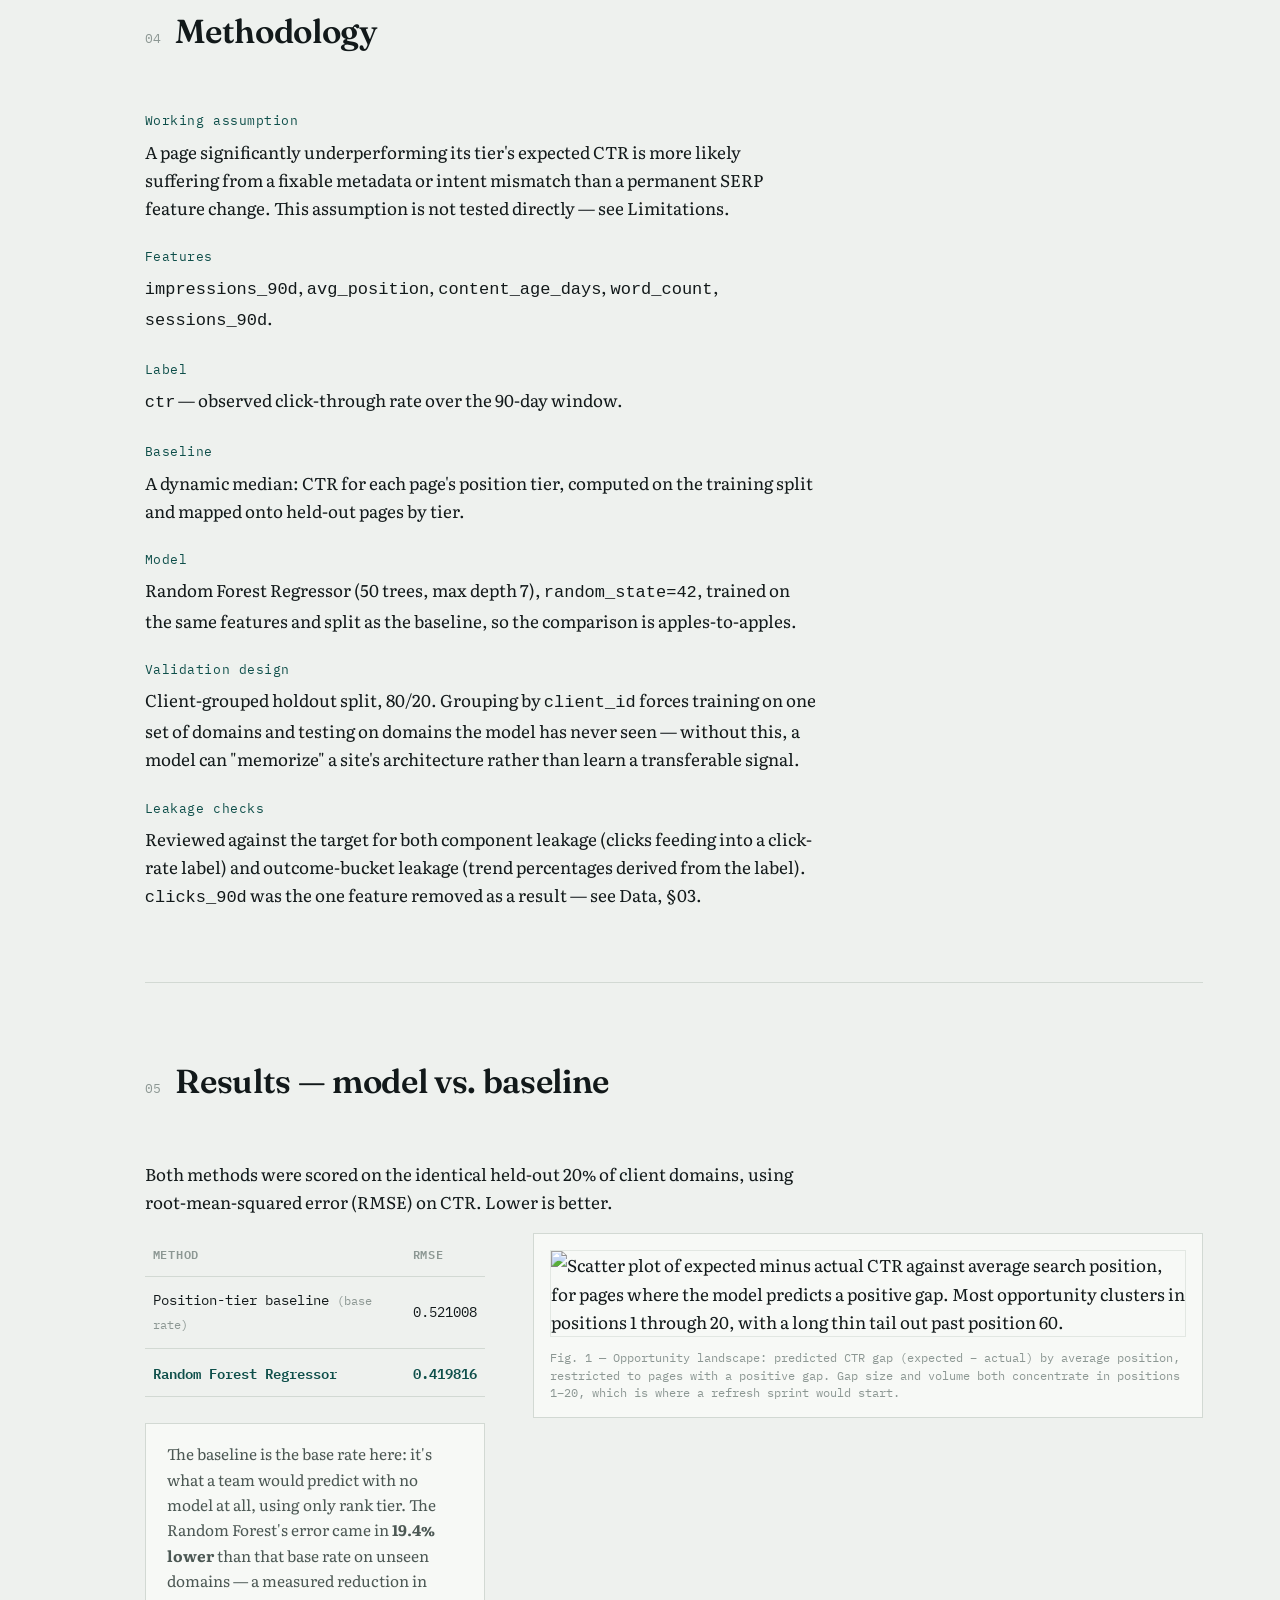
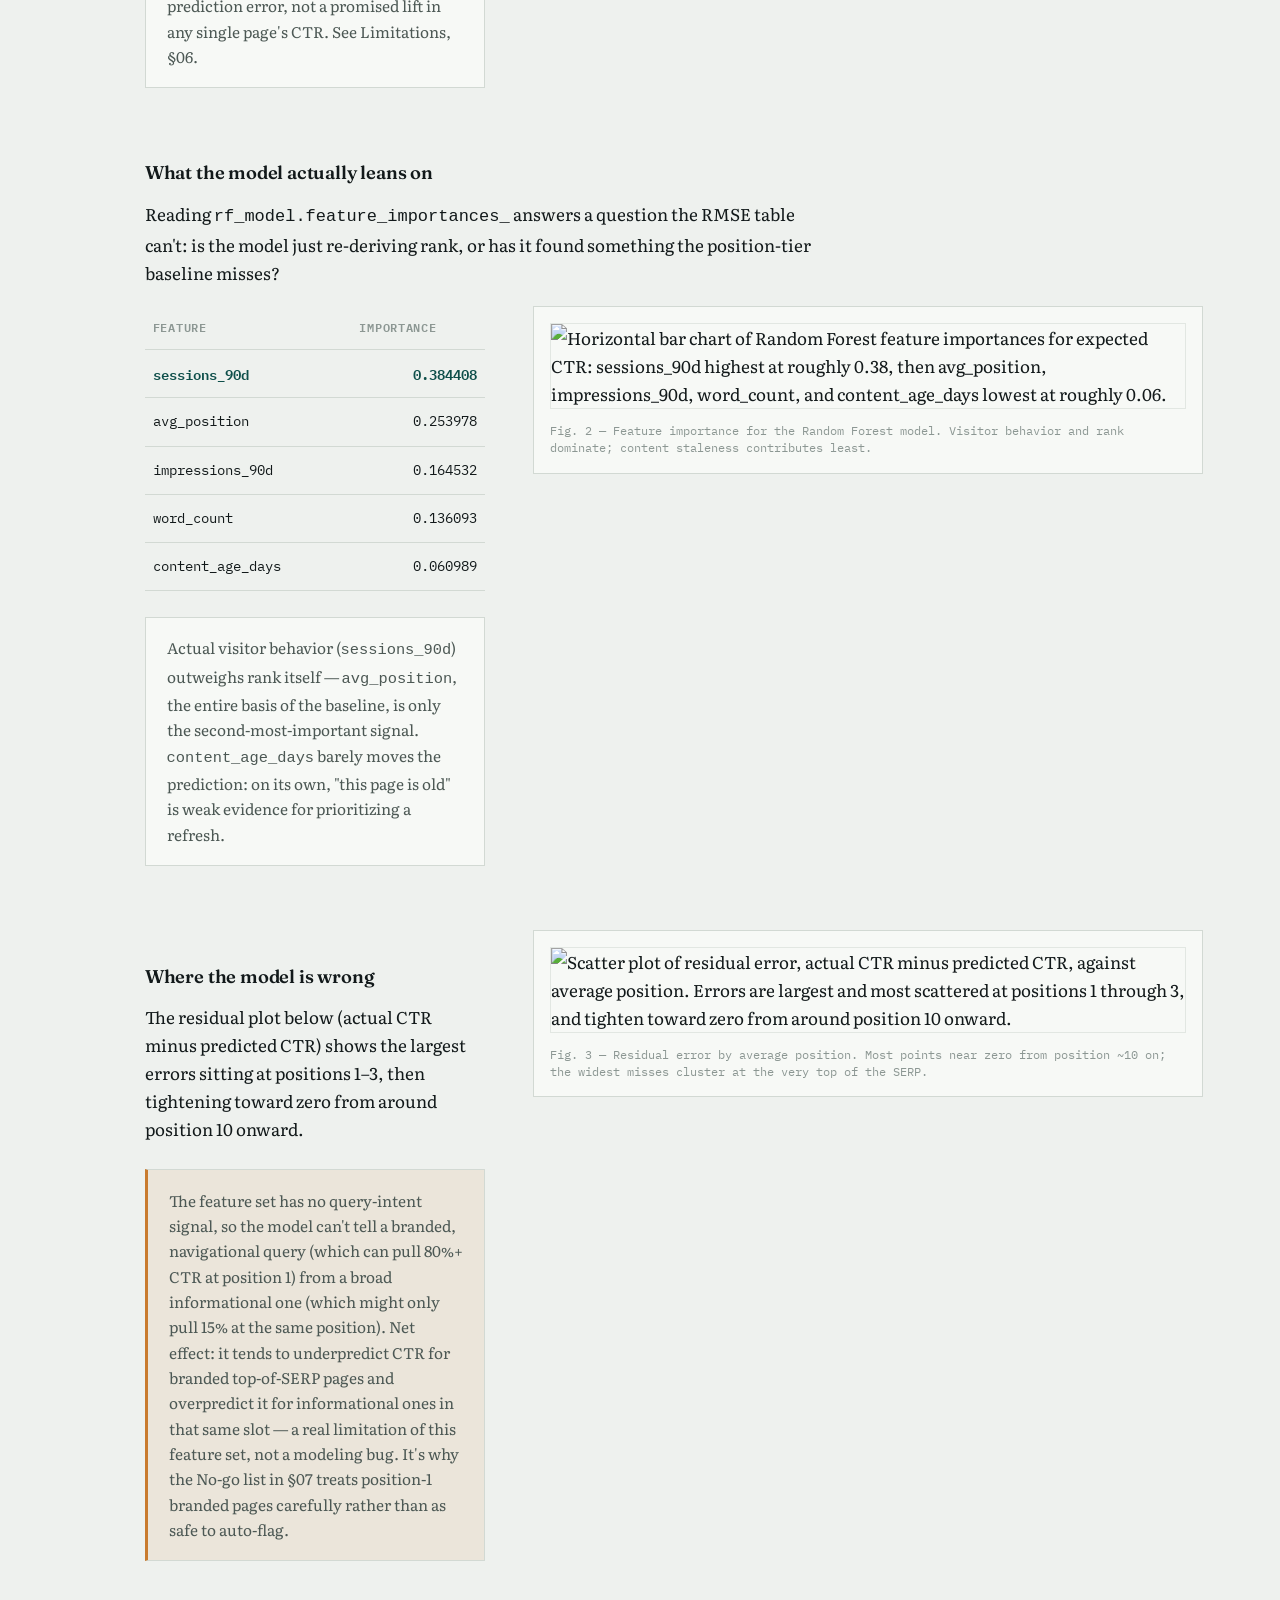
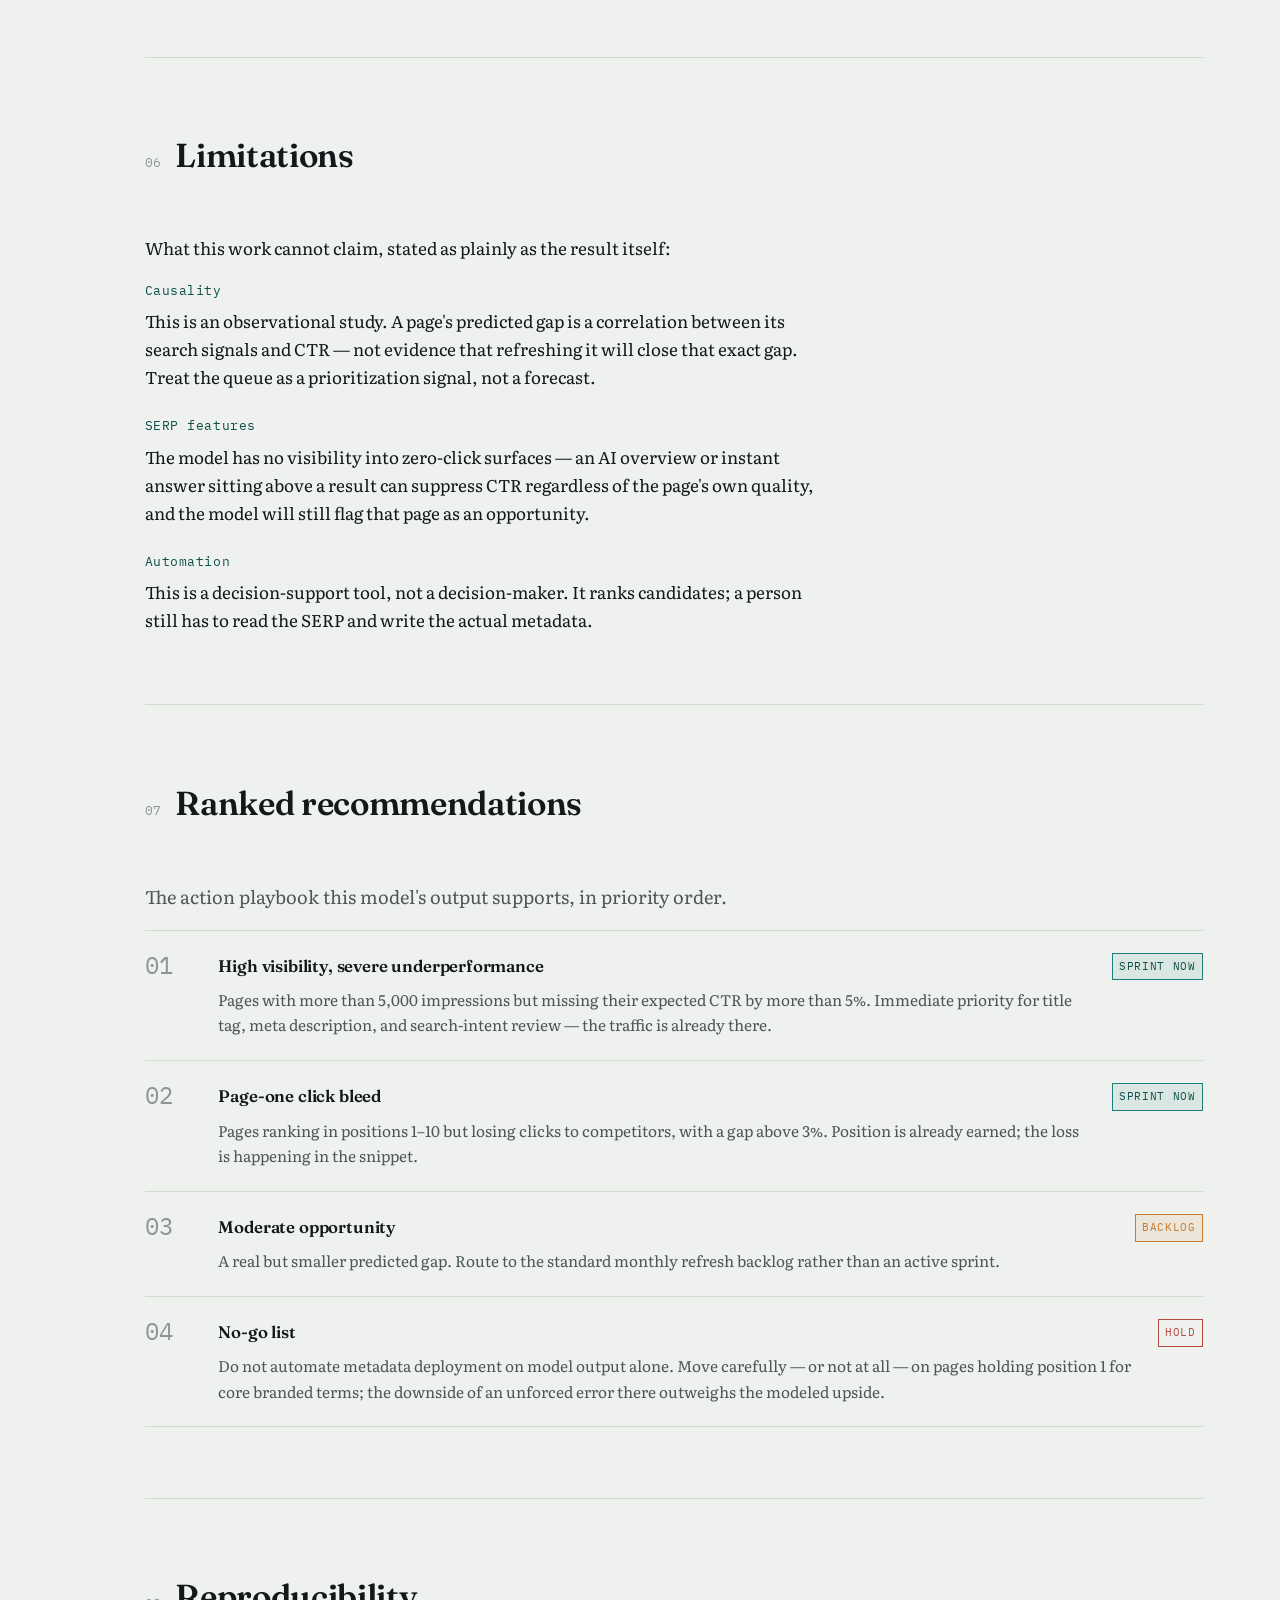
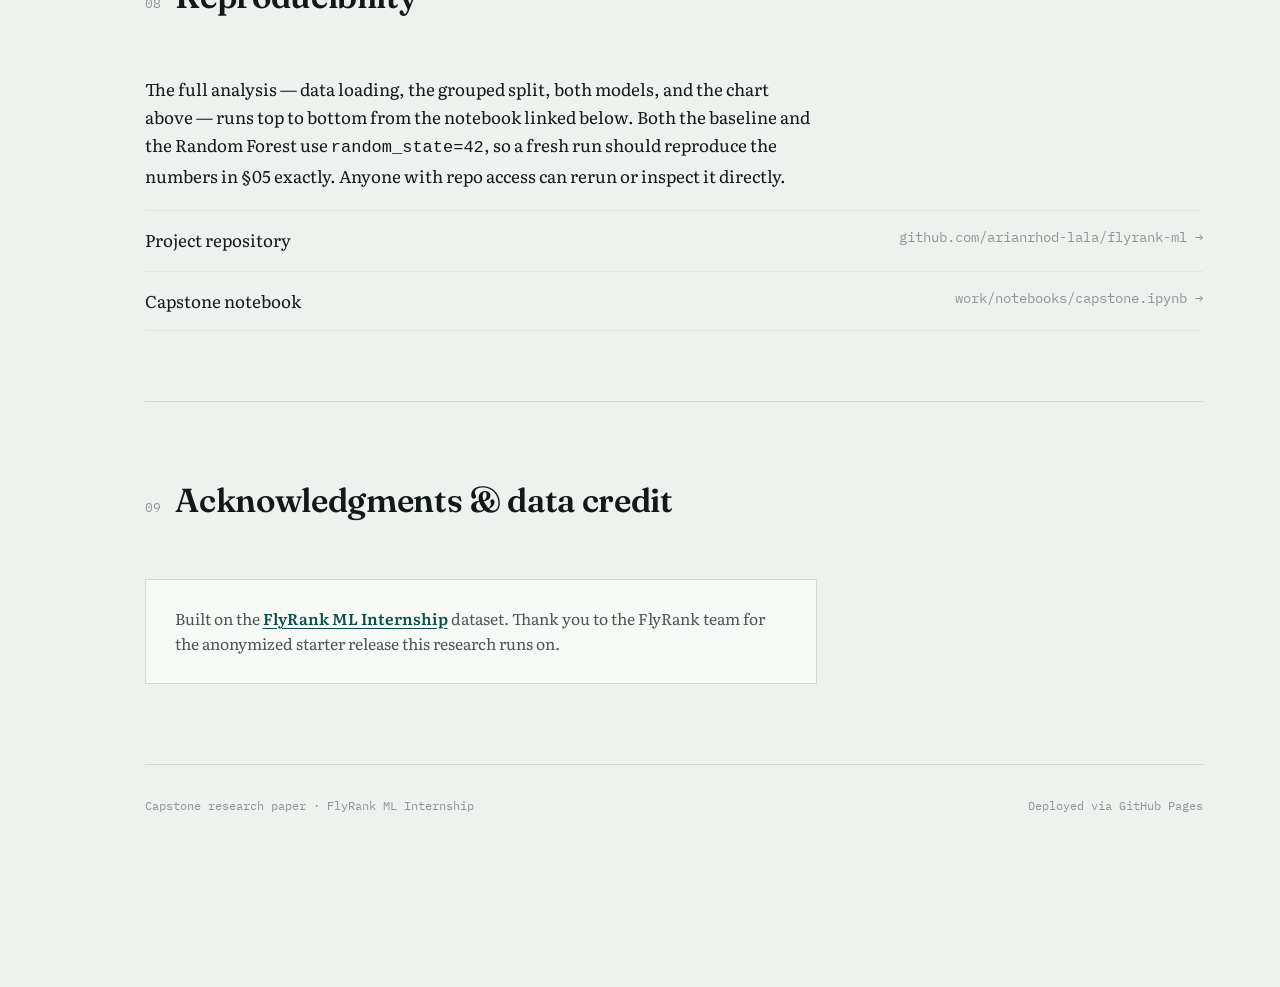
==== commit da8fe5ec: "feat: finalization of book" ====
--- a/docs/index.html
+++ b/docs/index.html
@@ -167,6 +167,46 @@
           <figcaption>Fig. 1 — Opportunity landscape: predicted CTR gap (expected − actual) by average position, restricted to pages with a positive gap. Gap size and volume both concentrate in positions 1–20, which is where a refresh sprint would start.</figcaption>
         </figure>
       </div>
+
+      <div class="col reveal" style="margin-top: 2.8rem;">
+        <h3>What the model actually leans on</h3>
+        <p>Reading <code>rf_model.feature_importances_</code> answers a question the RMSE table can't: is the model just re-deriving rank, or has it found something the position-tier baseline misses?</p>
+      </div>
+
+      <div class="results-grid" style="margin-top: 1.2rem;">
+        <div class="reveal">
+          <table class="metrics">
+            <thead>
+              <tr><th>Feature</th><th class="num">Importance</th></tr>
+            </thead>
+            <tbody>
+              <tr class="win"><td>sessions_90d</td><td class="num">0.384408</td></tr>
+              <tr><td>avg_position</td><td class="num">0.253978</td></tr>
+              <tr><td>impressions_90d</td><td class="num">0.164532</td></tr>
+              <tr><td>word_count</td><td class="num">0.136093</td></tr>
+              <tr><td>content_age_days</td><td class="num">0.060989</td></tr>
+            </tbody>
+          </table>
+          <p class="callout">Actual visitor behavior (<code>sessions_90d</code>) outweighs rank itself — <code>avg_position</code>, the entire basis of the baseline, is only the second-most-important signal. <code>content_age_days</code> barely moves the prediction: on its own, "this page is old" is weak evidence for prioritizing a refresh.</p>
+        </div>
+
+        <figure class="chart reveal">
+          <img src="assets/feature-importance.png" alt="Horizontal bar chart of Random Forest feature importances for expected CTR: sessions_90d highest at roughly 0.38, then avg_position, impressions_90d, word_count, and content_age_days lowest at roughly 0.06.">
+          <figcaption>Fig. 2 — Feature importance for the Random Forest model. Visitor behavior and rank dominate; content staleness contributes least.</figcaption>
+        </figure>
+      </div>
+
+      <div class="results-grid" style="margin-top: 2.4rem;">
+        <div class="col reveal">
+          <h3>Where the model is wrong</h3>
+          <p>The residual plot below (actual CTR minus predicted CTR) shows the largest errors sitting at positions 1–3, then tightening toward zero from around position 10 onward.</p>
+          <p class="callout callout--gap">The feature set has no query-intent signal, so the model can't tell a branded, navigational query (which can pull 80%+ CTR at position 1) from a broad informational one (which might only pull 15% at the same position). Net effect: it tends to underpredict CTR for branded top-of-SERP pages and overpredict it for informational ones in that same slot — a real limitation of this feature set, not a modeling bug. It's why the No-go list in §07 treats position-1 branded pages carefully rather than as safe to auto-flag.</p>
+        </div>
+        <figure class="chart reveal">
+          <img src="assets/residuals-by-position.png" alt="Scatter plot of residual error, actual CTR minus predicted CTR, against average position. Errors are largest and most scattered at positions 1 through 3, and tighten toward zero from around position 10 onward.">
+          <figcaption>Fig. 3 — Residual error by average position. Most points near zero from position ~10 on; the widest misses cluster at the very top of the SERP.</figcaption>
+        </figure>
+      </div>
     </section>
 
     <!-- ============ LIMITATIONS ============ -->
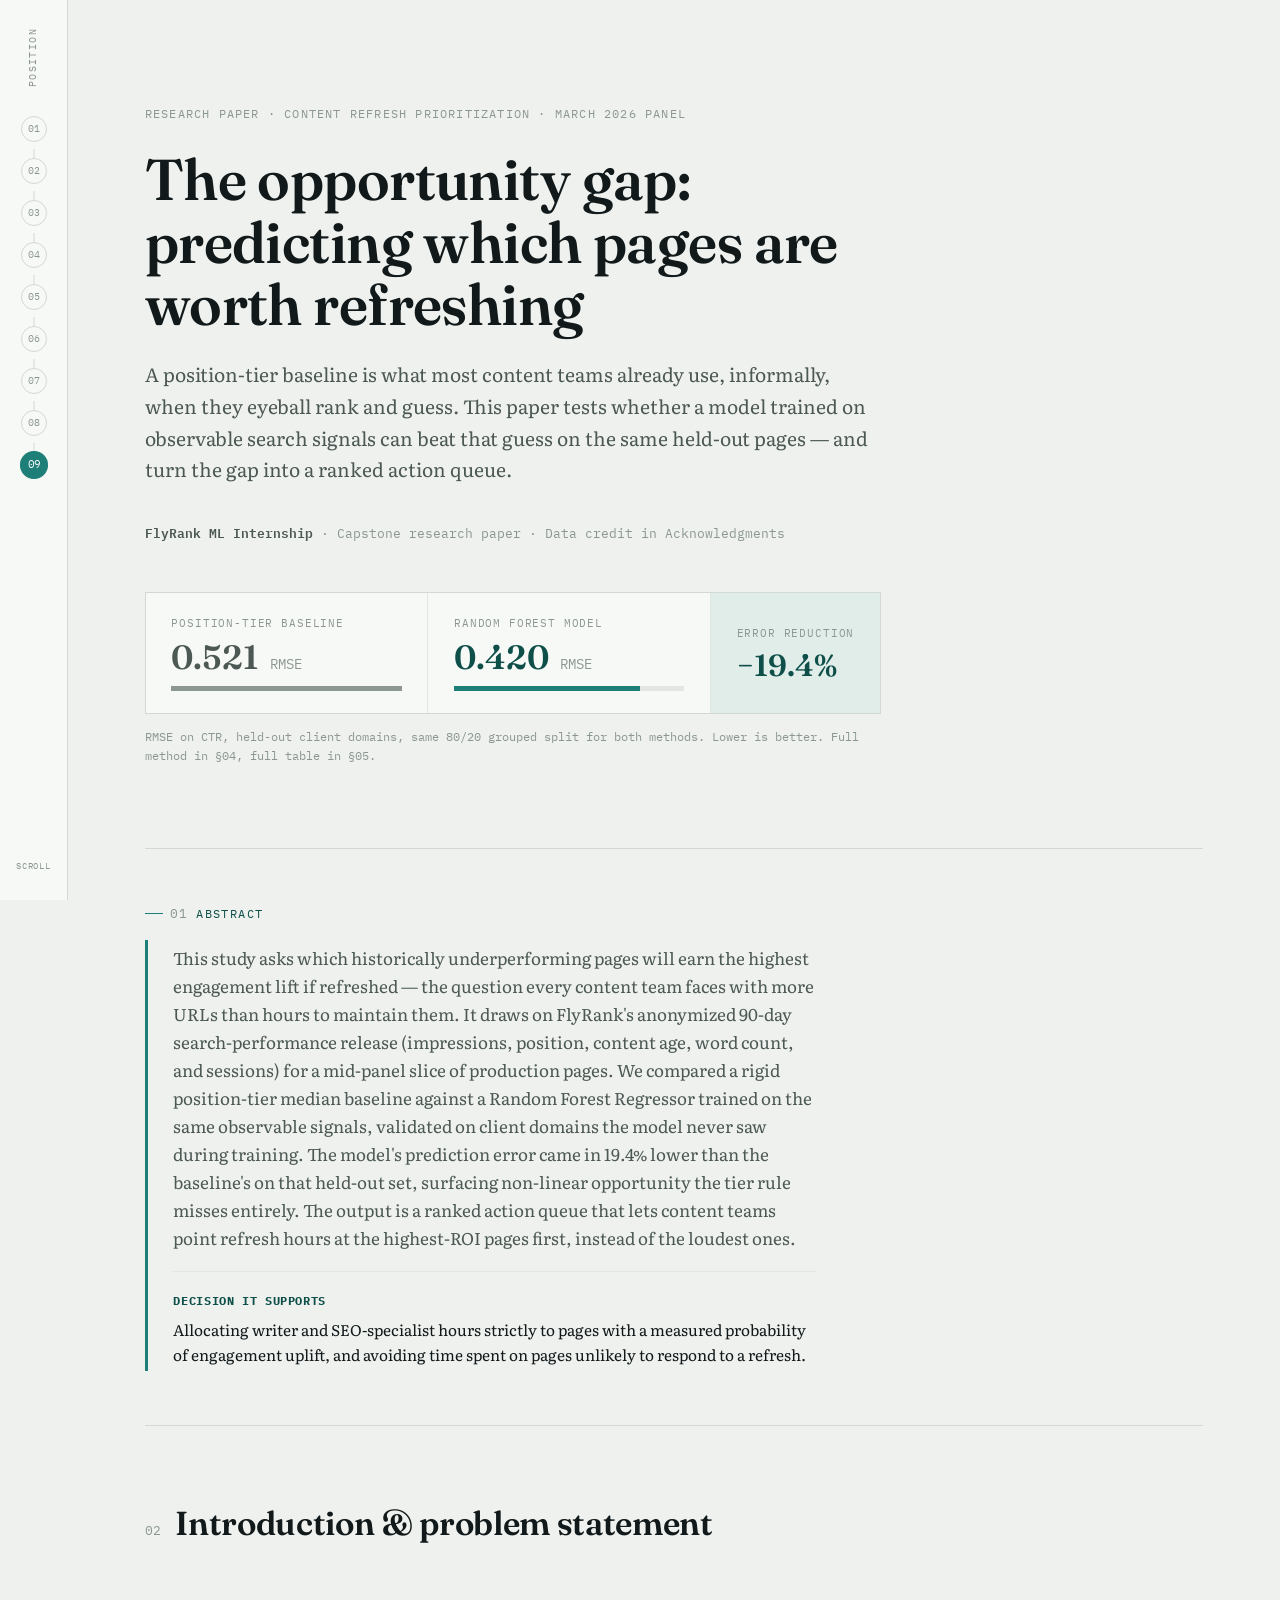
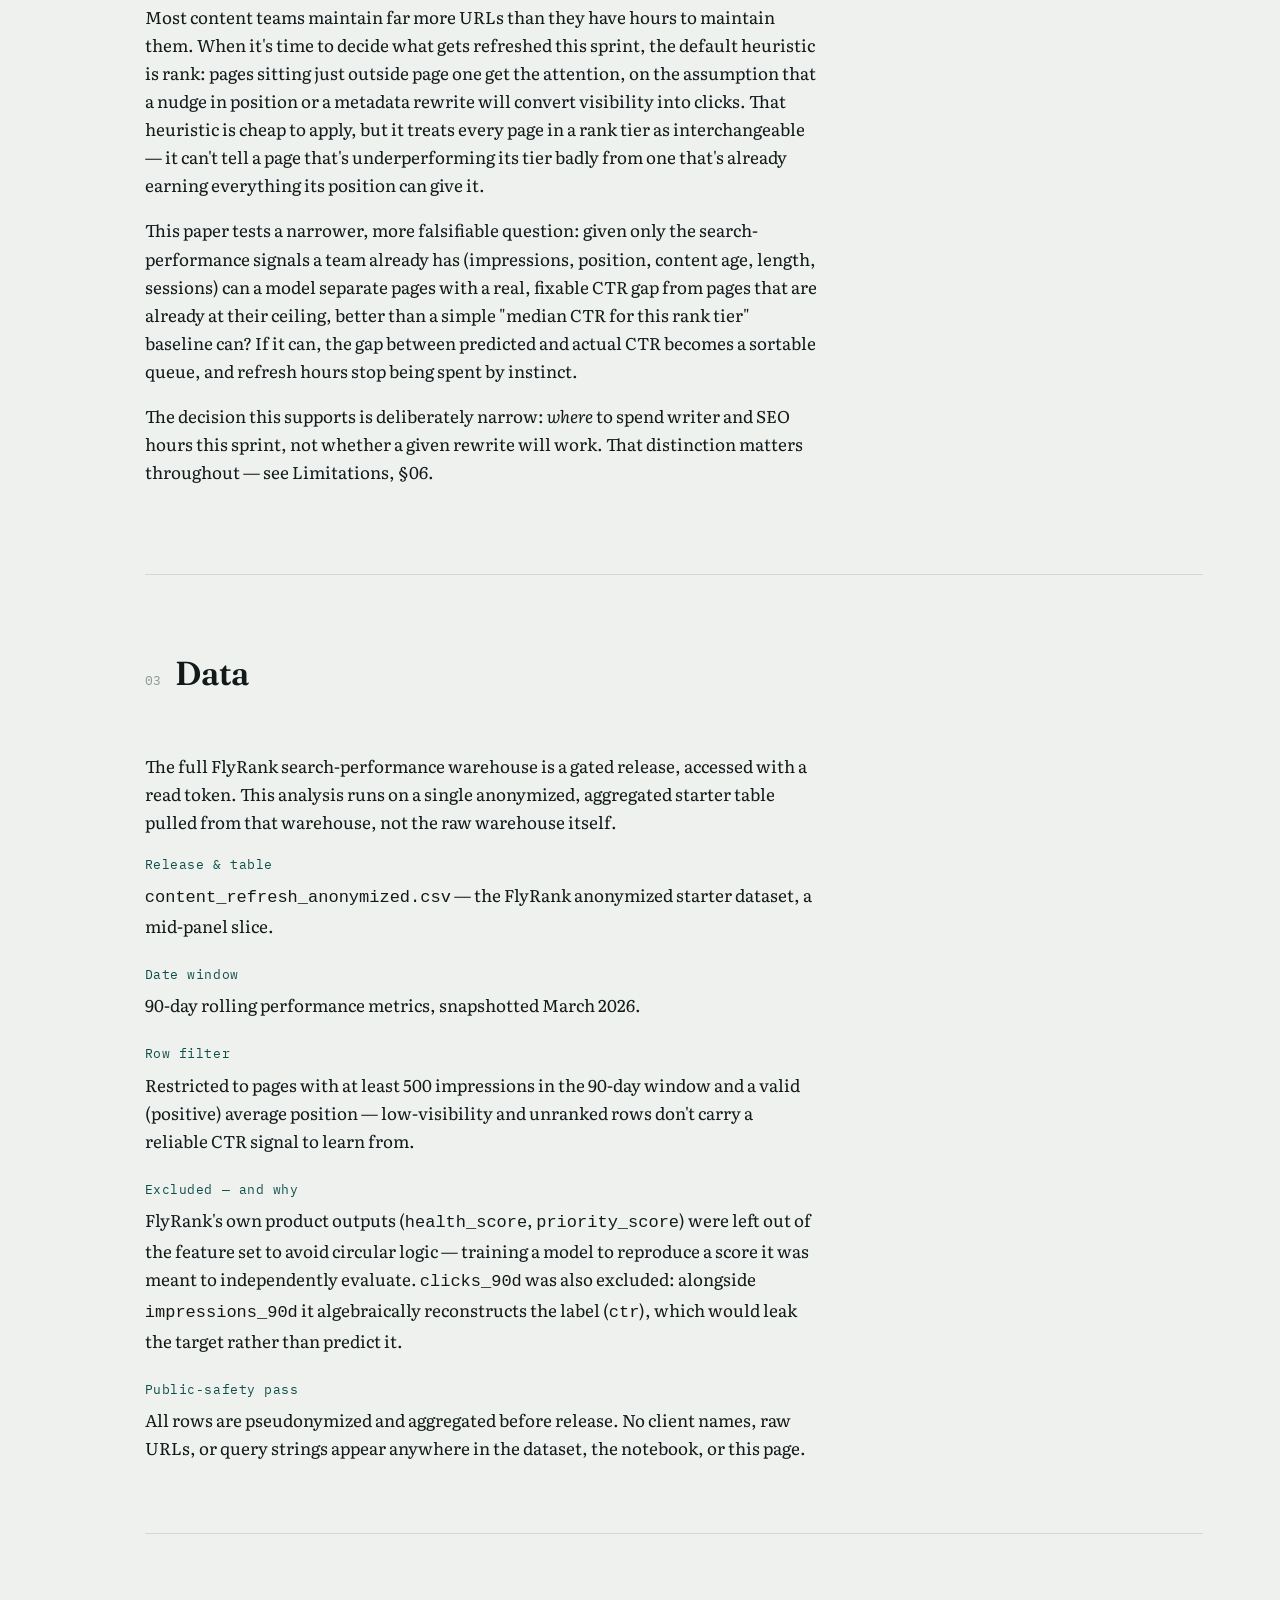
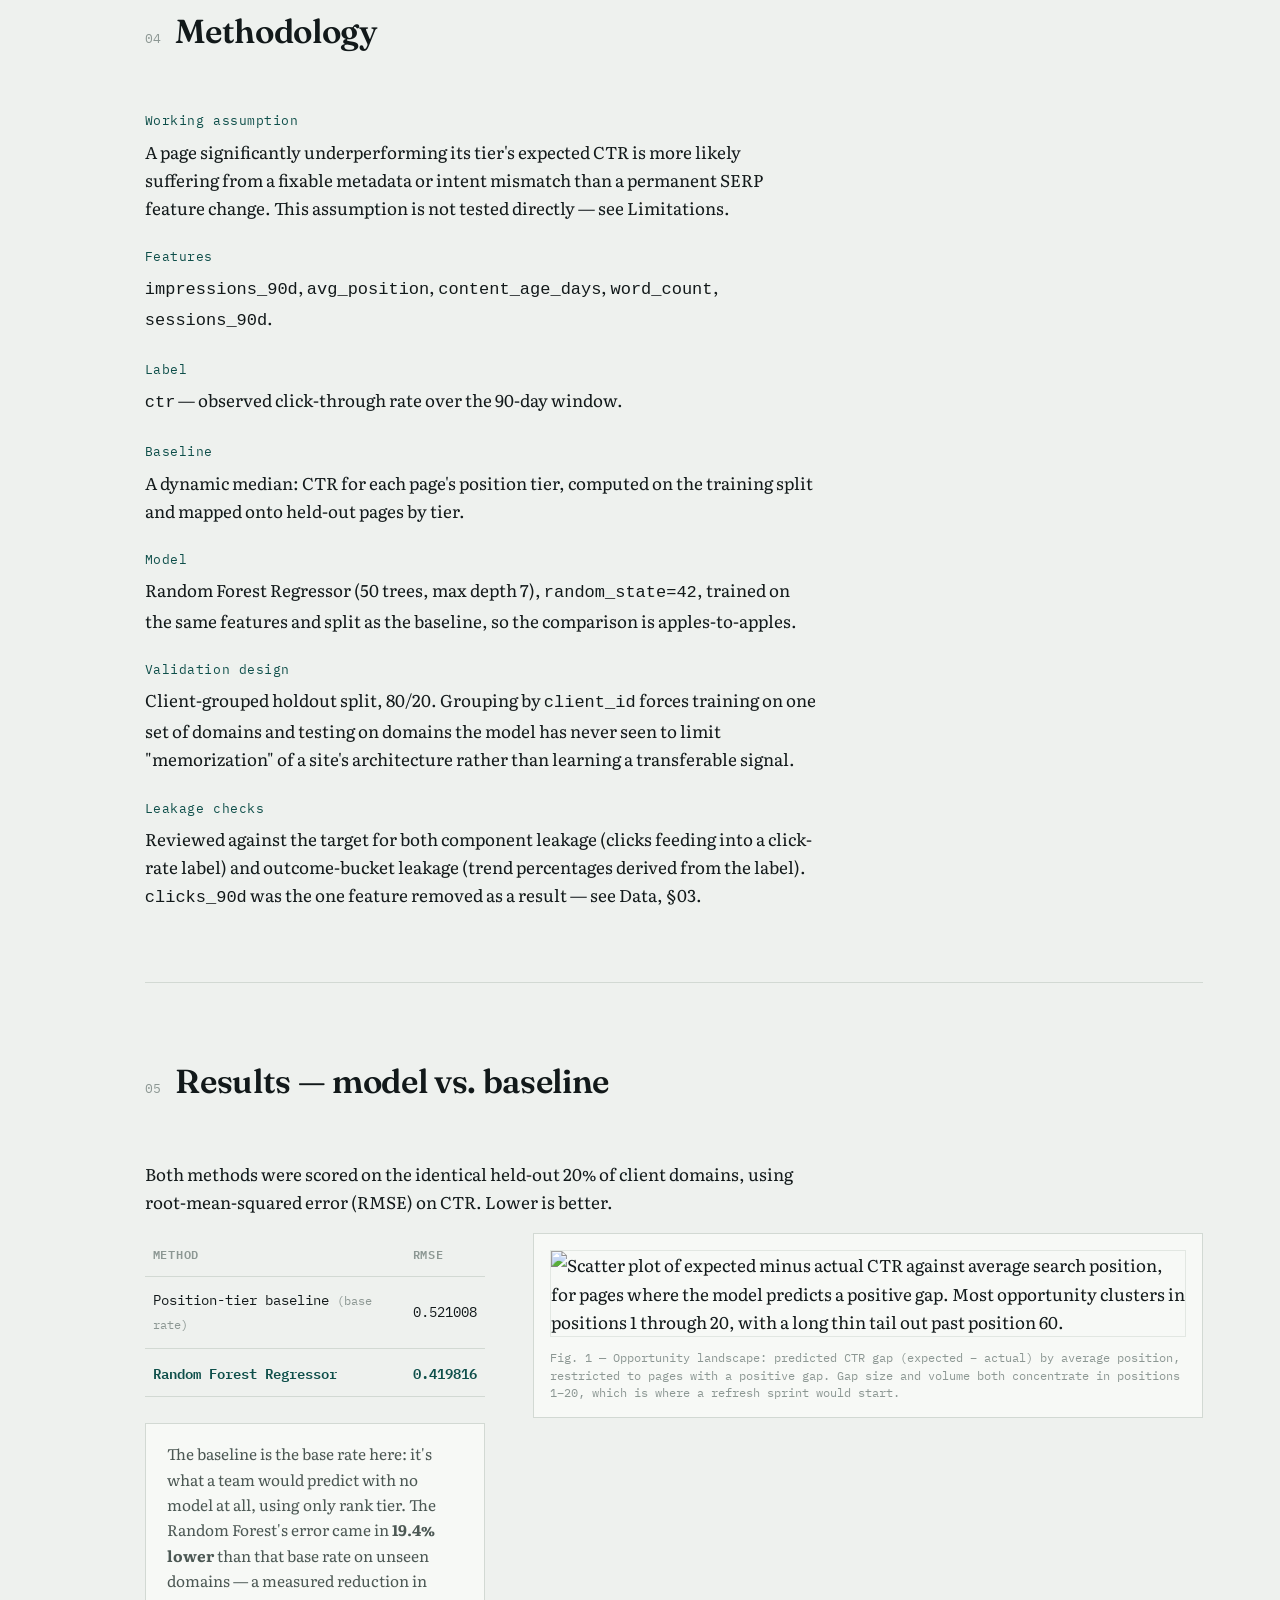
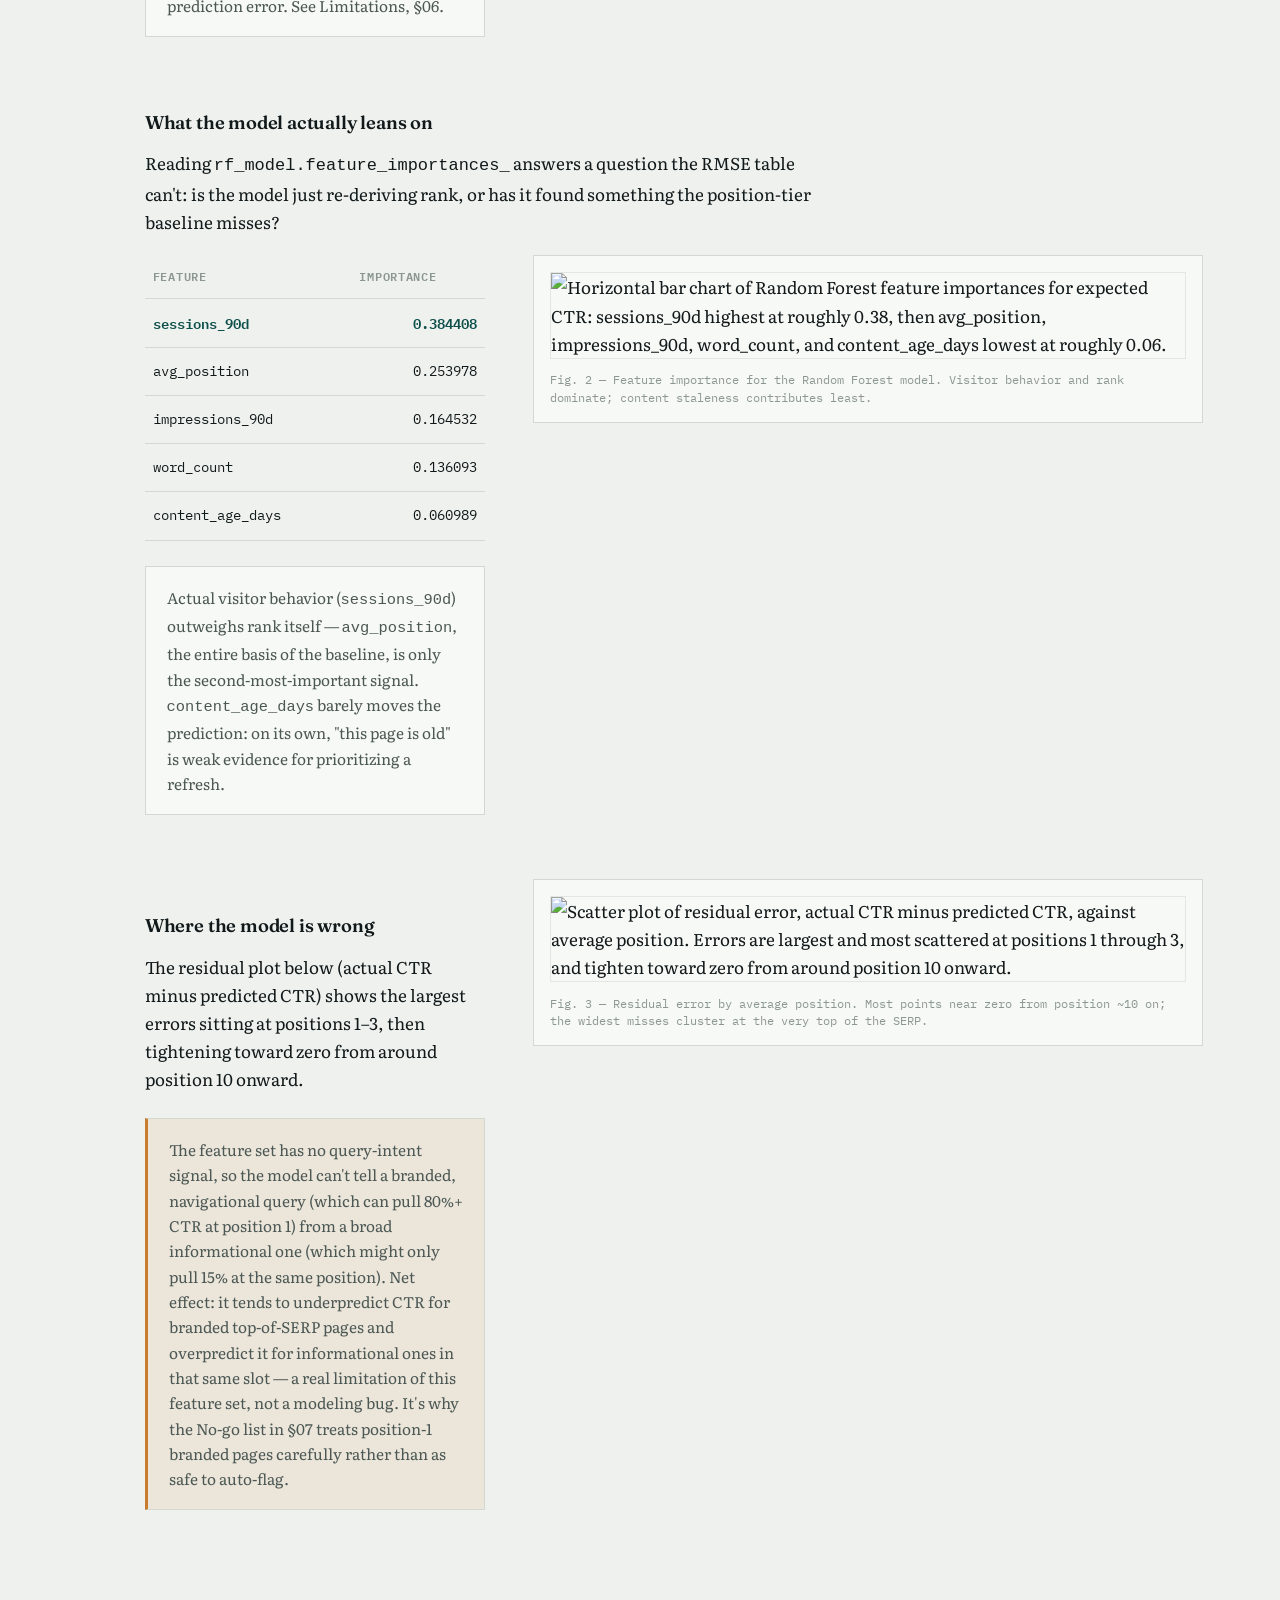
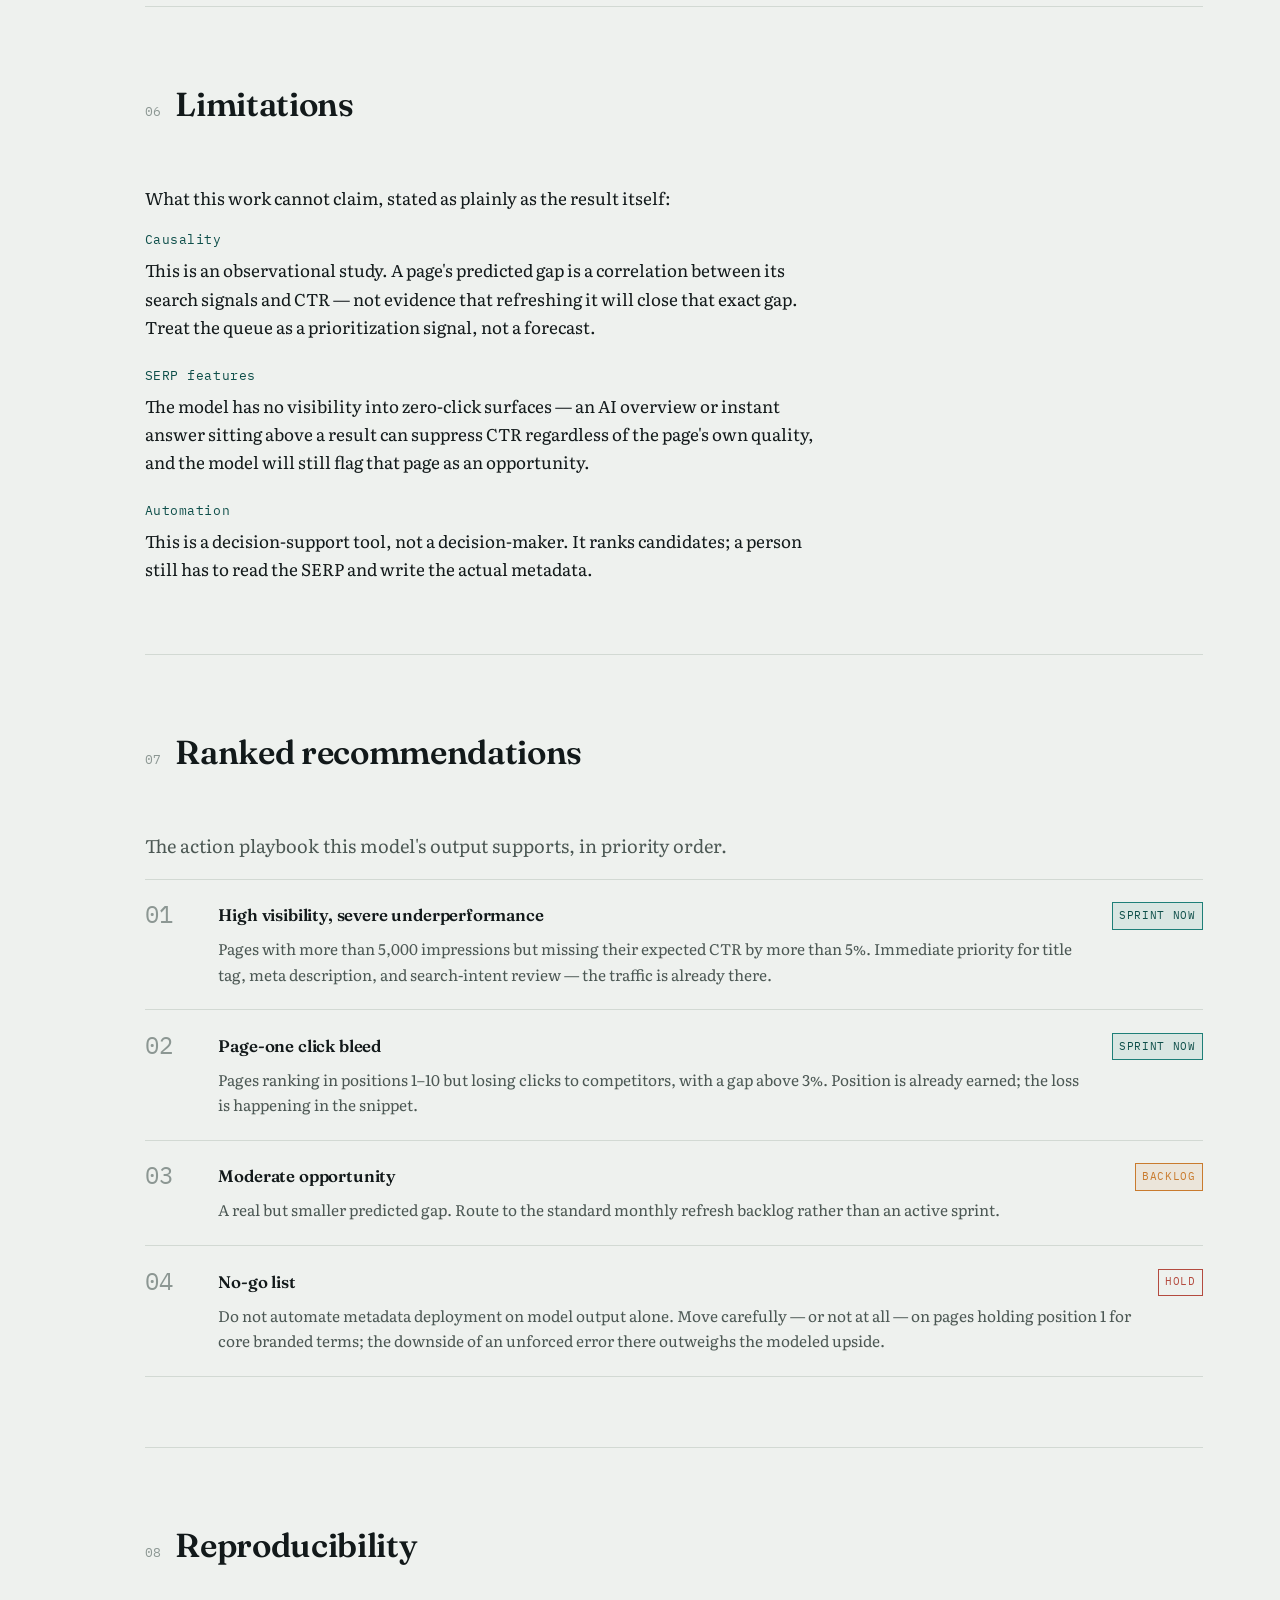
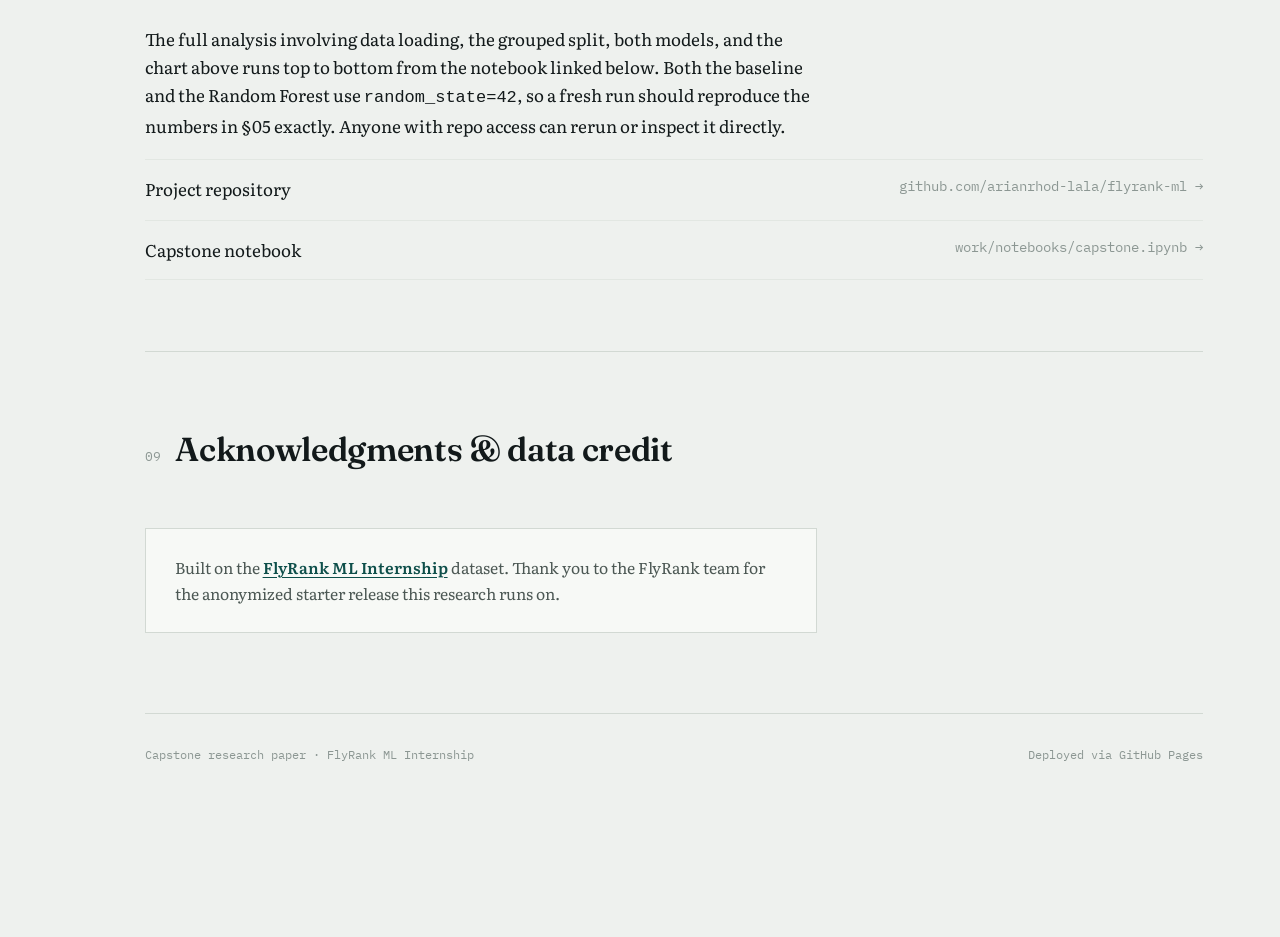
==== commit f68886b1: "fix: index.html" ====
--- a/docs/index.html
+++ b/docs/index.html
@@ -62,7 +62,7 @@
     <section id="abstract" class="abstract">
       <div class="eyebrow"><span class="section-num">01</span> Abstract</div>
       <div class="abstract__box reveal">
-        <p>This study asks which historically underperforming pages will earn the highest engagement lift if refreshed — the question every content team faces with more URLs than hours to maintain them. It draws on FlyRank's anonymized 90-day search-performance release — impressions, position, content age, word count, and sessions — for a mid-panel slice of production pages. We compared a rigid position-tier median baseline against a Random Forest Regressor trained on the same observable signals, validated on client domains the model never saw during training. The model's prediction error came in 19.4% lower than the baseline's on that held-out set, surfacing non-linear opportunity the tier rule misses entirely. The output is a ranked action queue that lets content teams point refresh hours at the highest-ROI pages first, instead of the loudest ones.</p>
+        <p>This study asks which historically underperforming pages will earn the highest engagement lift if refreshed — the question every content team faces with more URLs than hours to maintain them. It draws on FlyRank's anonymized 90-day search-performance release (impressions, position, content age, word count, and sessions) for a mid-panel slice of production pages. We compared a rigid position-tier median baseline against a Random Forest Regressor trained on the same observable signals, validated on client domains the model never saw during training. The model's prediction error came in 19.4% lower than the baseline's on that held-out set, surfacing non-linear opportunity the tier rule misses entirely. The output is a ranked action queue that lets content teams point refresh hours at the highest-ROI pages first, instead of the loudest ones.</p>
         <div class="abstract__decision">
           <b>Decision it supports</b>
           Allocating writer and SEO-specialist hours strictly to pages with a measured probability of engagement uplift, and avoiding time spent on pages unlikely to respond to a refresh.
@@ -78,7 +78,7 @@
       </div>
       <div class="col">
         <p>Most content teams maintain far more URLs than they have hours to maintain them. When it's time to decide what gets refreshed this sprint, the default heuristic is rank: pages sitting just outside page one get the attention, on the assumption that a nudge in position or a metadata rewrite will convert visibility into clicks. That heuristic is cheap to apply, but it treats every page in a rank tier as interchangeable — it can't tell a page that's underperforming its tier badly from one that's already earning everything its position can give it.</p>
-        <p>This paper tests a narrower, more falsifiable question: given only the search-performance signals a team already has — impressions, position, content age, length, sessions — can a model separate pages with a real, fixable CTR gap from pages that are already at their ceiling, better than a simple "median CTR for this rank tier" baseline can? If it can, the gap between predicted and actual CTR becomes a sortable queue, and refresh hours stop being spent by instinct.</p>
+        <p>This paper tests a narrower, more falsifiable question: given only the search-performance signals a team already has (impressions, position, content age, length, sessions) can a model separate pages with a real, fixable CTR gap from pages that are already at their ceiling, better than a simple "median CTR for this rank tier" baseline can? If it can, the gap between predicted and actual CTR becomes a sortable queue, and refresh hours stop being spent by instinct.</p>
         <p>The decision this supports is deliberately narrow: <em>where</em> to spend writer and SEO hours this sprint, not whether a given rewrite will work. That distinction matters throughout — see Limitations, §06.</p>
       </div>
     </section>
@@ -125,7 +125,7 @@
           <dt>Model</dt>
           <dd>Random Forest Regressor (50 trees, max depth 7), <code>random_state=42</code>, trained on the same features and split as the baseline, so the comparison is apples-to-apples.</dd>
           <dt>Validation design</dt>
-          <dd>Client-grouped holdout split, 80/20. Grouping by <code>client_id</code> forces training on one set of domains and testing on domains the model has never seen — without this, a model can "memorize" a site's architecture rather than learn a transferable signal.</dd>
+          <dd>Client-grouped holdout split, 80/20. Grouping by <code>client_id</code> forces training on one set of domains and testing on domains the model has never seen to limit "memorization" of a site's architecture rather than learning a transferable signal.</dd>
           <dt>Leakage checks</dt>
           <dd>Reviewed against the target for both component leakage (clicks feeding into a click-rate label) and outcome-bucket leakage (trend percentages derived from the label). <code>clicks_90d</code> was the one feature removed as a result — see Data, §03.</dd>
         </dl>
@@ -159,11 +159,11 @@
               </tr>
             </tbody>
           </table>
-          <p class="callout">The baseline is the base rate here: it's what a team would predict with no model at all, using only rank tier. The Random Forest's error came in <strong>19.4% lower</strong> than that base rate on unseen domains — a measured reduction in prediction error, not a promised lift in any single page's CTR. See Limitations, §06.</p>
+          <p class="callout">The baseline is the base rate here: it's what a team would predict with no model at all, using only rank tier. The Random Forest's error came in <strong>19.4% lower</strong> than that base rate on unseen domains — a measured reduction in prediction error. See Limitations, §06.</p>
         </div>
 
         <figure class="chart reveal">
-          <img src="assets/opportunity-landscape.png" alt="Scatter plot of expected minus actual CTR against average search position, for pages where the model predicts a positive gap. Most opportunity clusters in positions 1 through 20, with a long thin tail out past position 60.">
+          <img src="docs/assets/opportunity-landscape.png" alt="Scatter plot of expected minus actual CTR against average search position, for pages where the model predicts a positive gap. Most opportunity clusters in positions 1 through 20, with a long thin tail out past position 60.">
           <figcaption>Fig. 1 — Opportunity landscape: predicted CTR gap (expected − actual) by average position, restricted to pages with a positive gap. Gap size and volume both concentrate in positions 1–20, which is where a refresh sprint would start.</figcaption>
         </figure>
       </div>
@@ -191,7 +191,7 @@
         </div>
 
         <figure class="chart reveal">
-          <img src="assets/feature-importance.png" alt="Horizontal bar chart of Random Forest feature importances for expected CTR: sessions_90d highest at roughly 0.38, then avg_position, impressions_90d, word_count, and content_age_days lowest at roughly 0.06.">
+          <img src="docs/assets/feature-importance.png" alt="Horizontal bar chart of Random Forest feature importances for expected CTR: sessions_90d highest at roughly 0.38, then avg_position, impressions_90d, word_count, and content_age_days lowest at roughly 0.06.">
           <figcaption>Fig. 2 — Feature importance for the Random Forest model. Visitor behavior and rank dominate; content staleness contributes least.</figcaption>
         </figure>
       </div>
@@ -203,7 +203,7 @@
           <p class="callout callout--gap">The feature set has no query-intent signal, so the model can't tell a branded, navigational query (which can pull 80%+ CTR at position 1) from a broad informational one (which might only pull 15% at the same position). Net effect: it tends to underpredict CTR for branded top-of-SERP pages and overpredict it for informational ones in that same slot — a real limitation of this feature set, not a modeling bug. It's why the No-go list in §07 treats position-1 branded pages carefully rather than as safe to auto-flag.</p>
         </div>
         <figure class="chart reveal">
-          <img src="assets/residuals-by-position.png" alt="Scatter plot of residual error, actual CTR minus predicted CTR, against average position. Errors are largest and most scattered at positions 1 through 3, and tighten toward zero from around position 10 onward.">
+          <img src="docs/assets/residuals-by-position.png" alt="Scatter plot of residual error, actual CTR minus predicted CTR, against average position. Errors are largest and most scattered at positions 1 through 3, and tighten toward zero from around position 10 onward.">
           <figcaption>Fig. 3 — Residual error by average position. Most points near zero from position ~10 on; the widest misses cluster at the very top of the SERP.</figcaption>
         </figure>
       </div>
@@ -281,7 +281,7 @@
         <h2>Reproducibility</h2>
       </div>
       <div class="col">
-        <p>The full analysis — data loading, the grouped split, both models, and the chart above — runs top to bottom from the notebook linked below. Both the baseline and the Random Forest use <code>random_state=42</code>, so a fresh run should reproduce the numbers in §05 exactly. Anyone with repo access can rerun or inspect it directly.</p>
+        <p>The full analysis involving data loading, the grouped split, both models, and the chart above runs top to bottom from the notebook linked below. Both the baseline and the Random Forest use <code>random_state=42</code>, so a fresh run should reproduce the numbers in §05 exactly. Anyone with repo access can rerun or inspect it directly.</p>
       </div>
       <ul class="repro-links">
         <li>
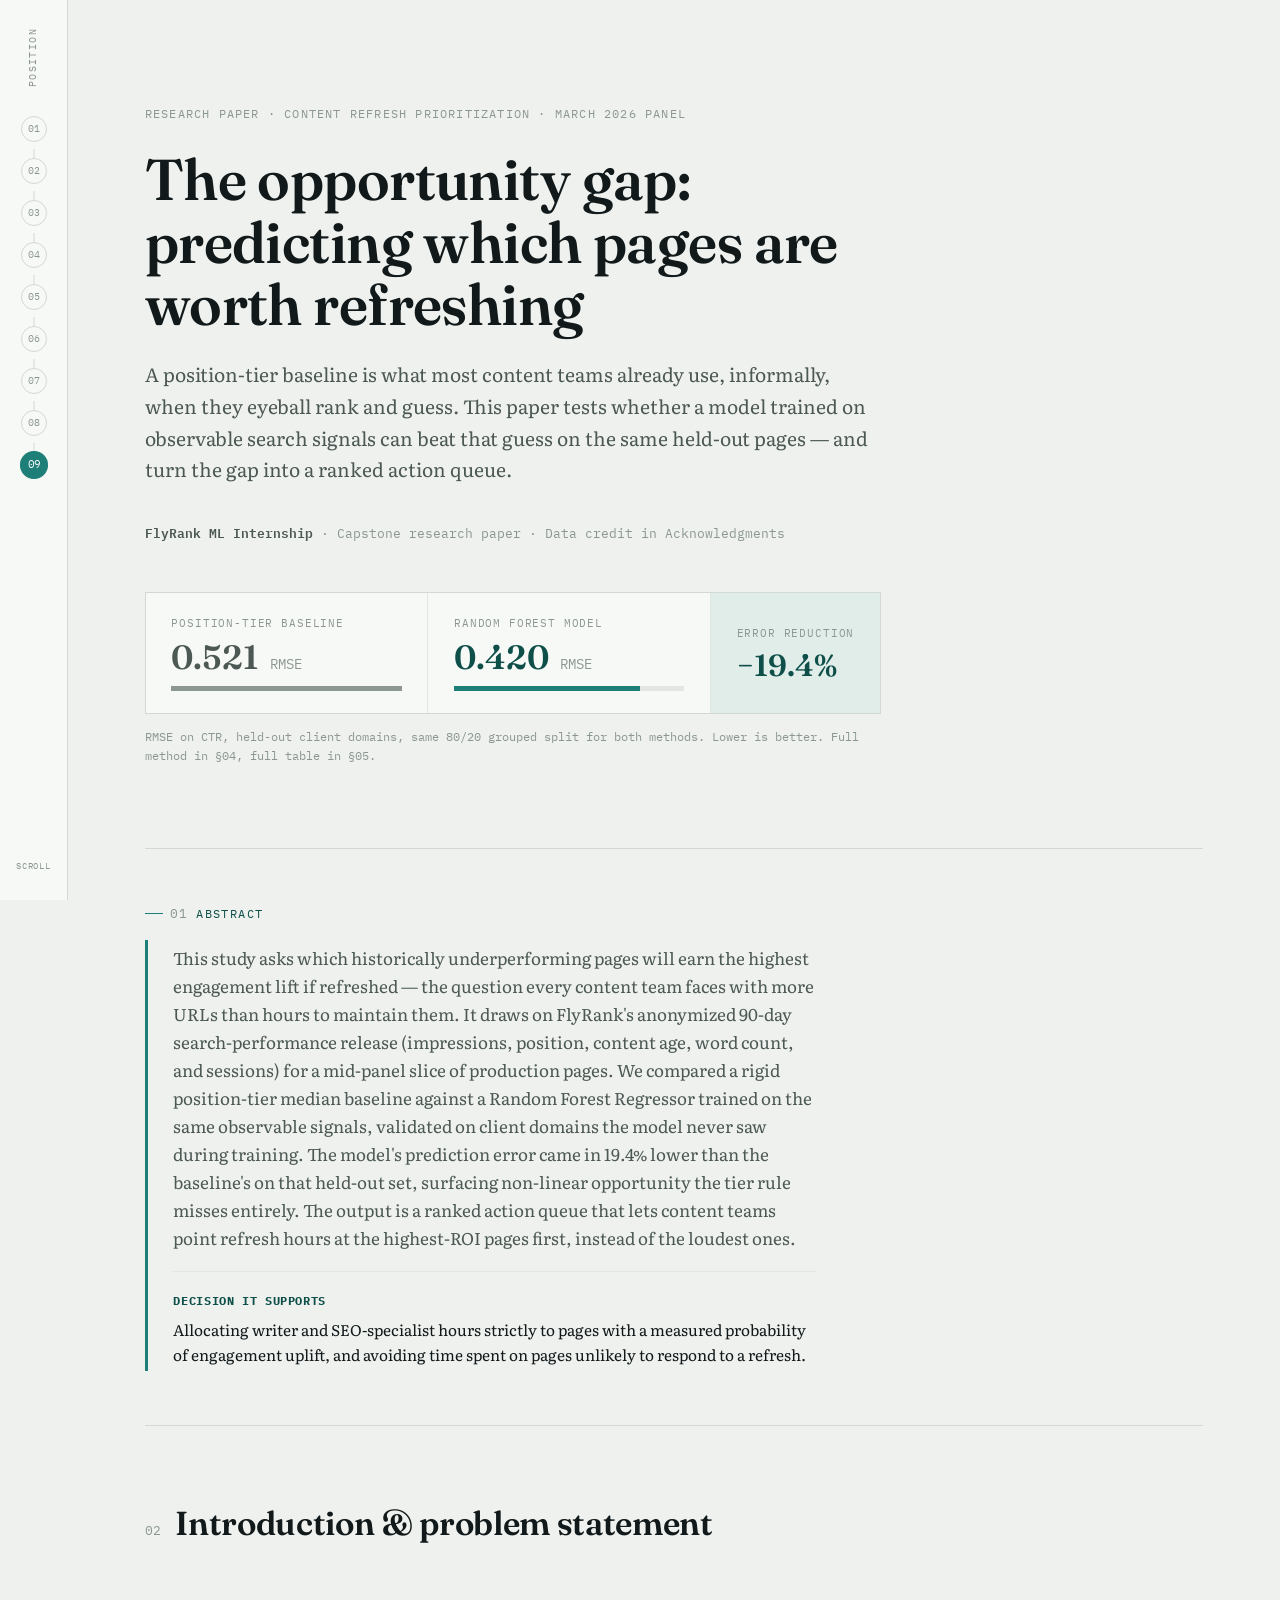
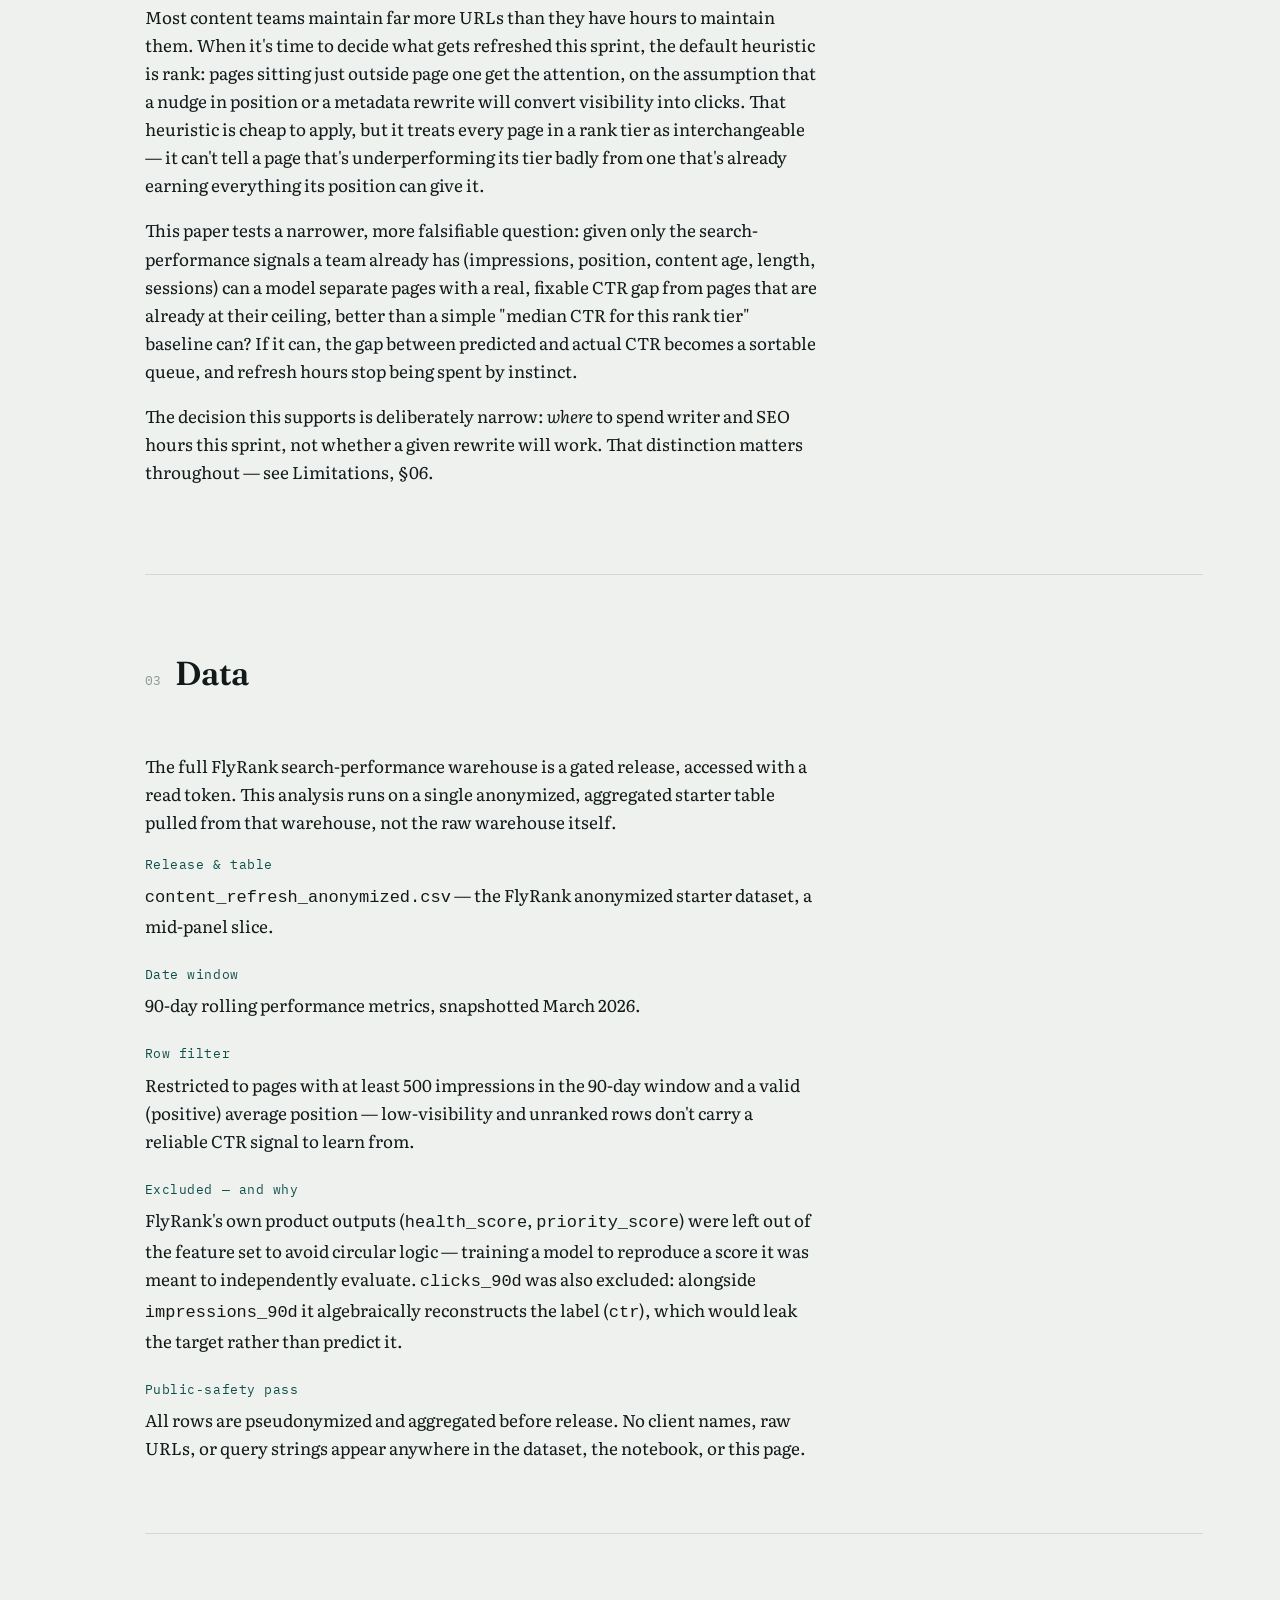
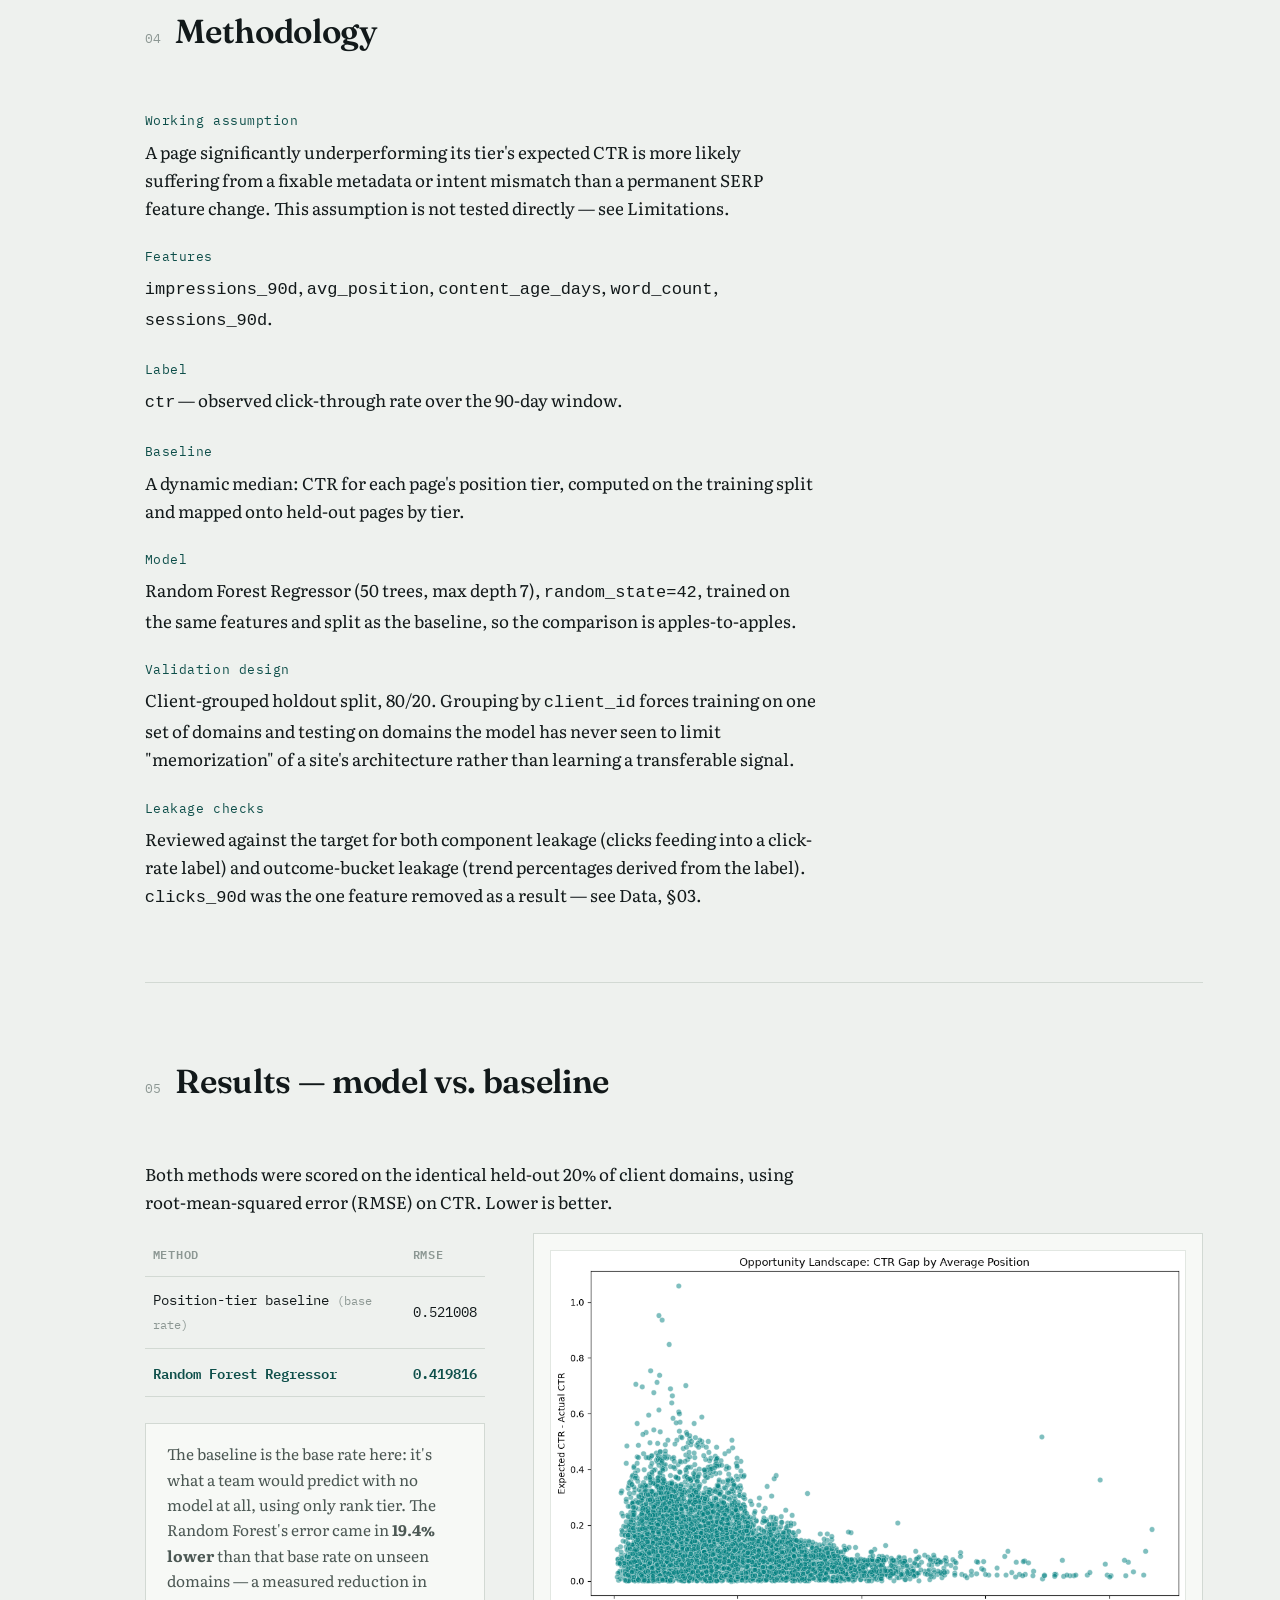
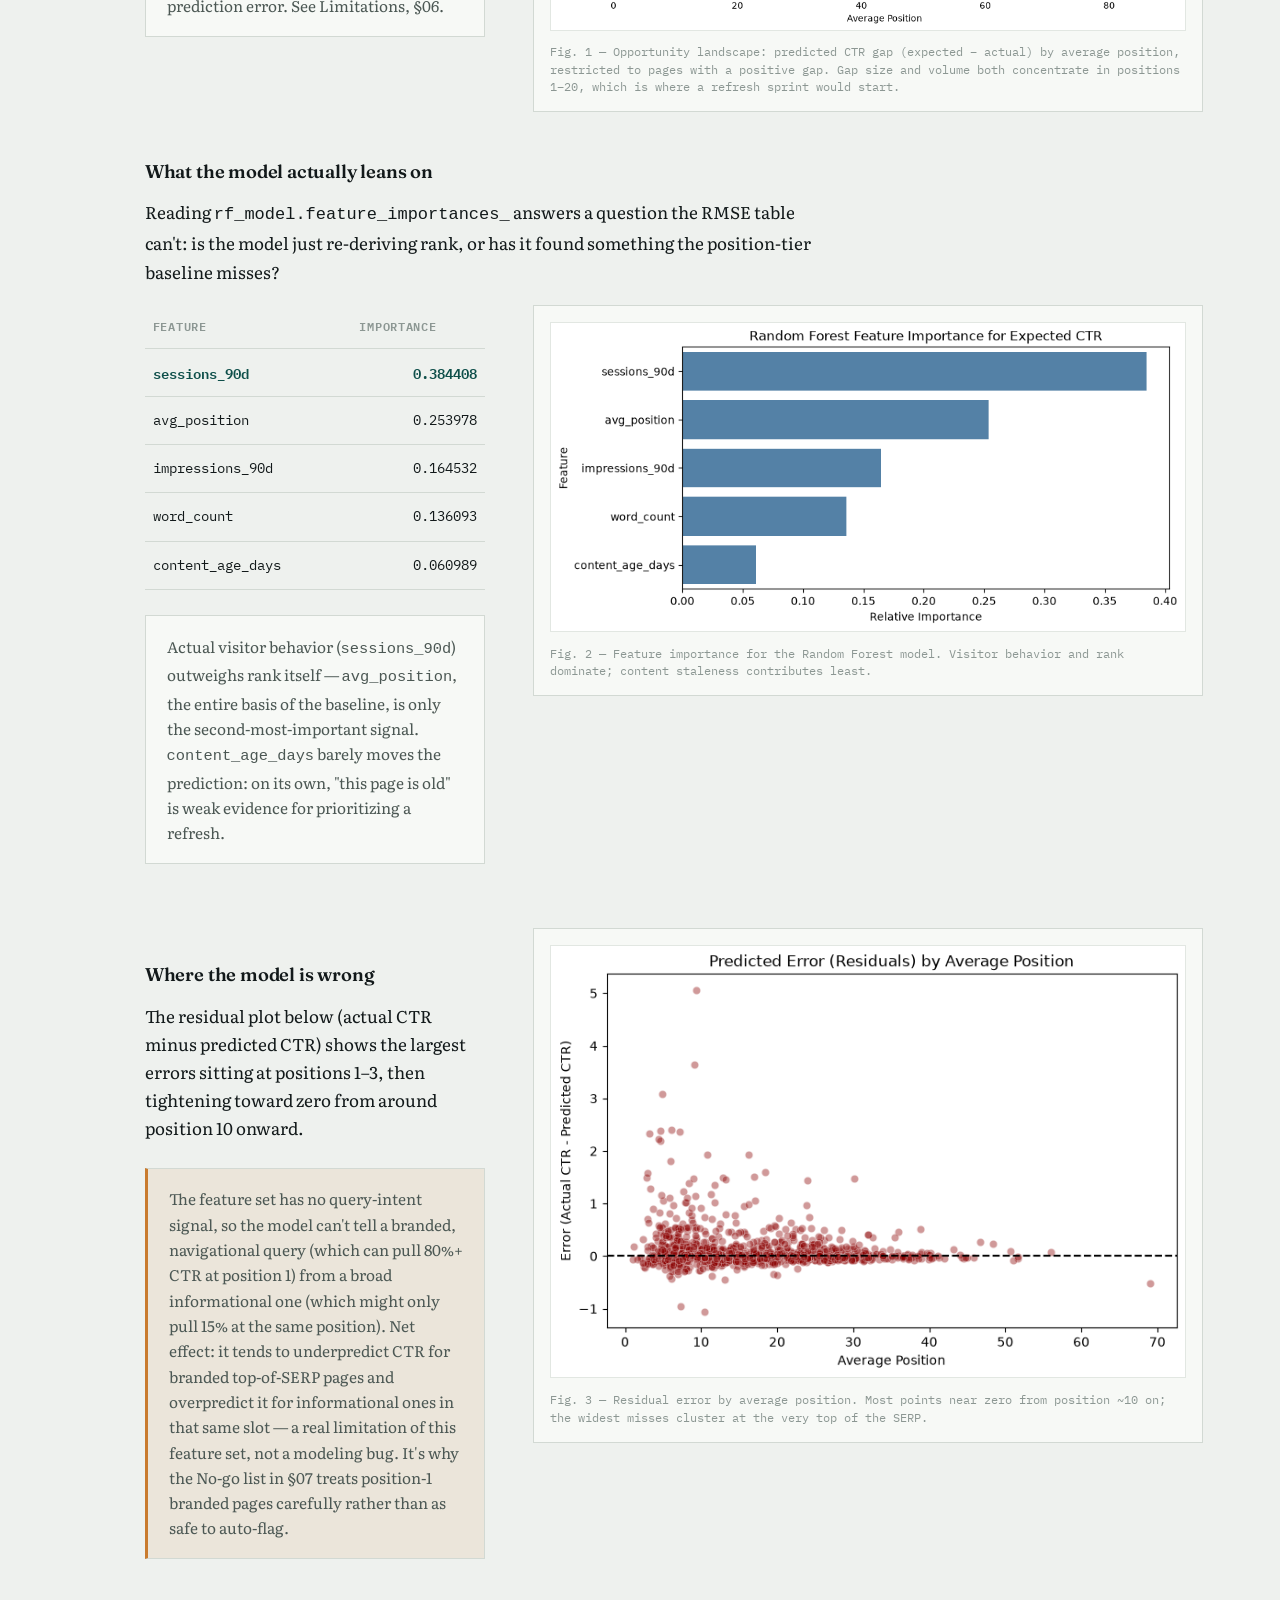
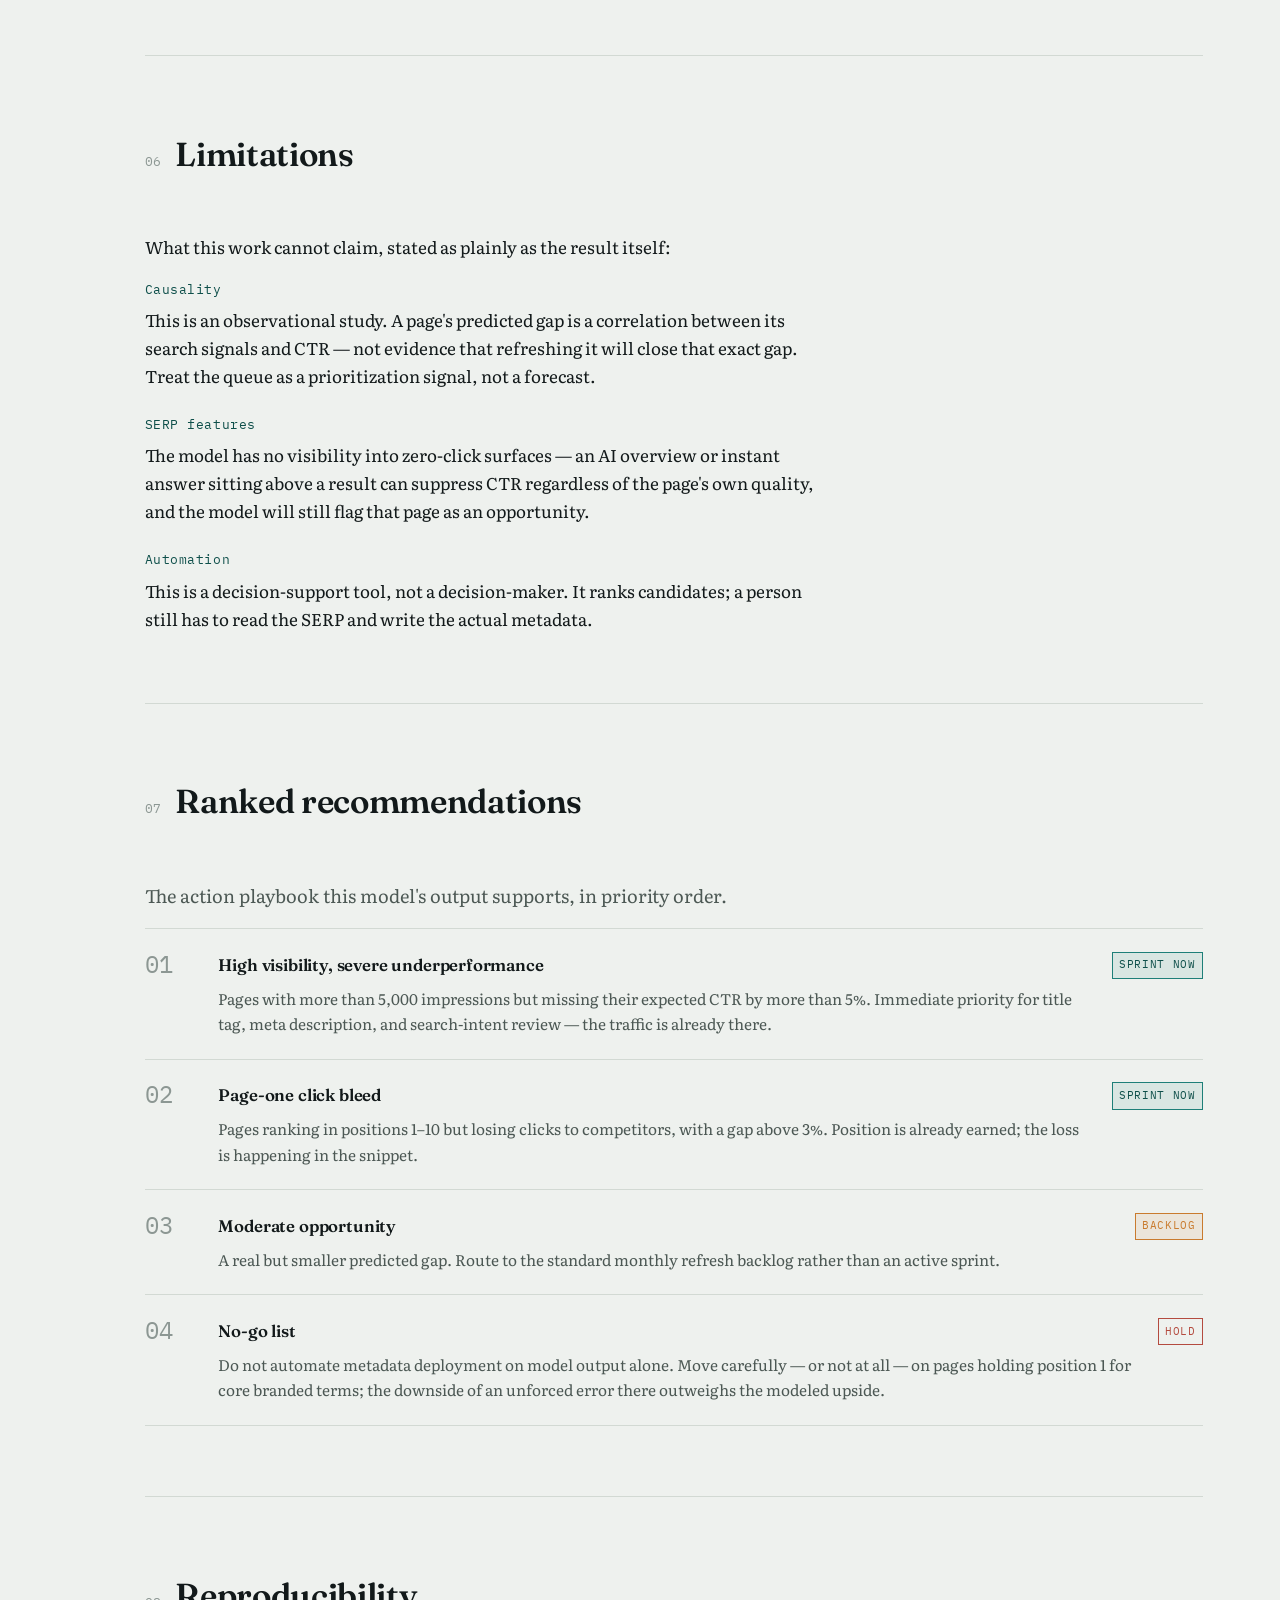
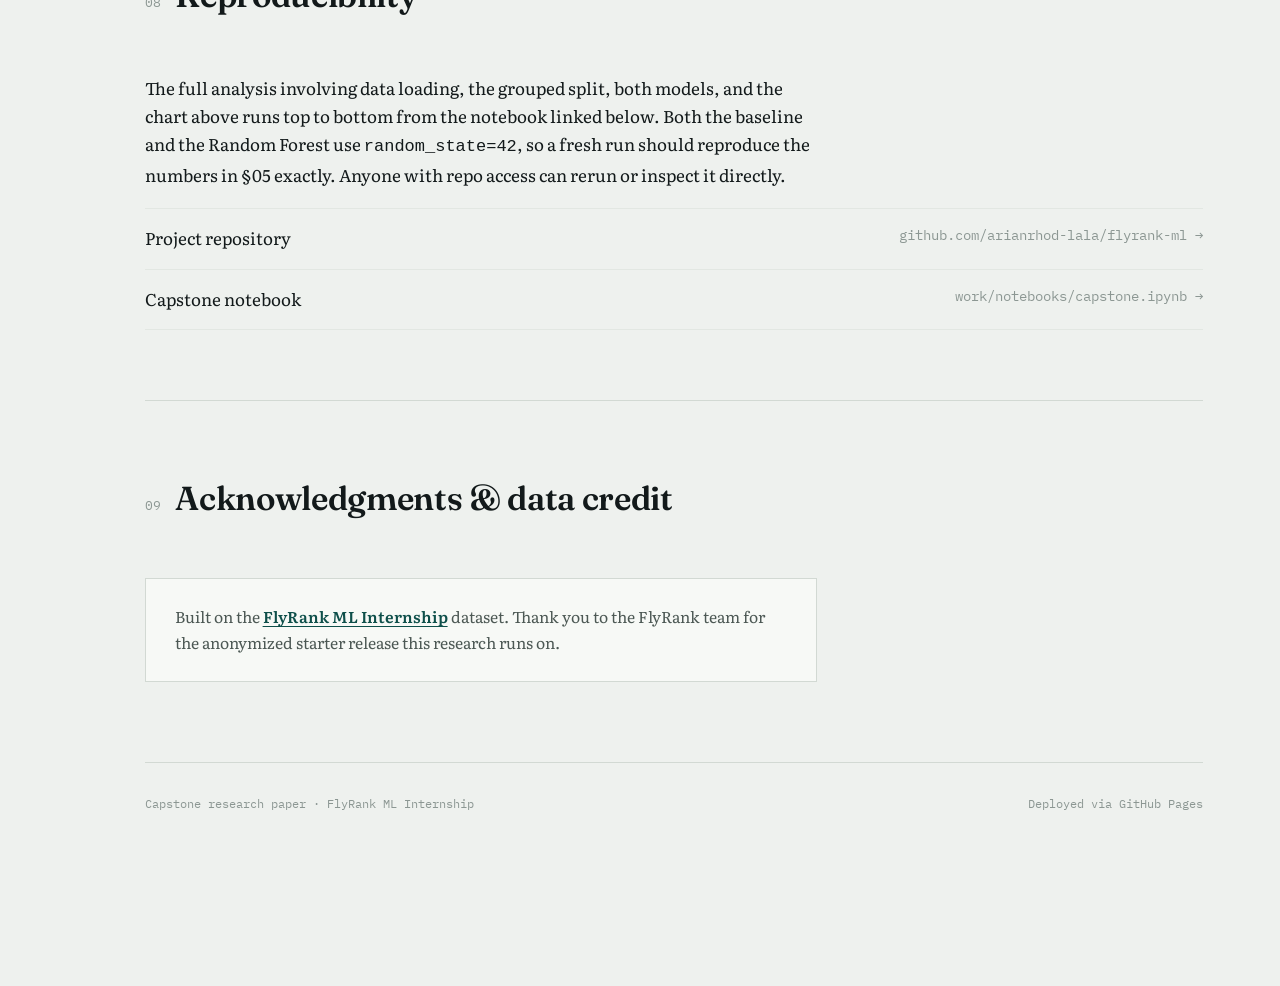
==== commit efee4ffb: "fix: images on website" ====
--- a/docs/index.html
+++ b/docs/index.html
@@ -163,7 +163,7 @@
         </div>
 
         <figure class="chart reveal">
-          <img src="docs/assets/opportunity-landscape.png" alt="Scatter plot of expected minus actual CTR against average search position, for pages where the model predicts a positive gap. Most opportunity clusters in positions 1 through 20, with a long thin tail out past position 60.">
+          <img src="assets/opportunity-landscape.png" alt="Scatter plot of expected minus actual CTR against average search position, for pages where the model predicts a positive gap. Most opportunity clusters in positions 1 through 20, with a long thin tail out past position 60.">
           <figcaption>Fig. 1 — Opportunity landscape: predicted CTR gap (expected − actual) by average position, restricted to pages with a positive gap. Gap size and volume both concentrate in positions 1–20, which is where a refresh sprint would start.</figcaption>
         </figure>
       </div>
@@ -191,7 +191,7 @@
         </div>
 
         <figure class="chart reveal">
-          <img src="docs/assets/feature-importance.png" alt="Horizontal bar chart of Random Forest feature importances for expected CTR: sessions_90d highest at roughly 0.38, then avg_position, impressions_90d, word_count, and content_age_days lowest at roughly 0.06.">
+          <img src="assets/feature-importance.png" alt="Horizontal bar chart of Random Forest feature importances for expected CTR: sessions_90d highest at roughly 0.38, then avg_position, impressions_90d, word_count, and content_age_days lowest at roughly 0.06.">
           <figcaption>Fig. 2 — Feature importance for the Random Forest model. Visitor behavior and rank dominate; content staleness contributes least.</figcaption>
         </figure>
       </div>
@@ -203,7 +203,7 @@
           <p class="callout callout--gap">The feature set has no query-intent signal, so the model can't tell a branded, navigational query (which can pull 80%+ CTR at position 1) from a broad informational one (which might only pull 15% at the same position). Net effect: it tends to underpredict CTR for branded top-of-SERP pages and overpredict it for informational ones in that same slot — a real limitation of this feature set, not a modeling bug. It's why the No-go list in §07 treats position-1 branded pages carefully rather than as safe to auto-flag.</p>
         </div>
         <figure class="chart reveal">
-          <img src="docs/assets/residuals-by-position.png" alt="Scatter plot of residual error, actual CTR minus predicted CTR, against average position. Errors are largest and most scattered at positions 1 through 3, and tighten toward zero from around position 10 onward.">
+          <img src="assets/residuals-by-position.png" alt="Scatter plot of residual error, actual CTR minus predicted CTR, against average position. Errors are largest and most scattered at positions 1 through 3, and tighten toward zero from around position 10 onward.">
           <figcaption>Fig. 3 — Residual error by average position. Most points near zero from position ~10 on; the widest misses cluster at the very top of the SERP.</figcaption>
         </figure>
       </div>
